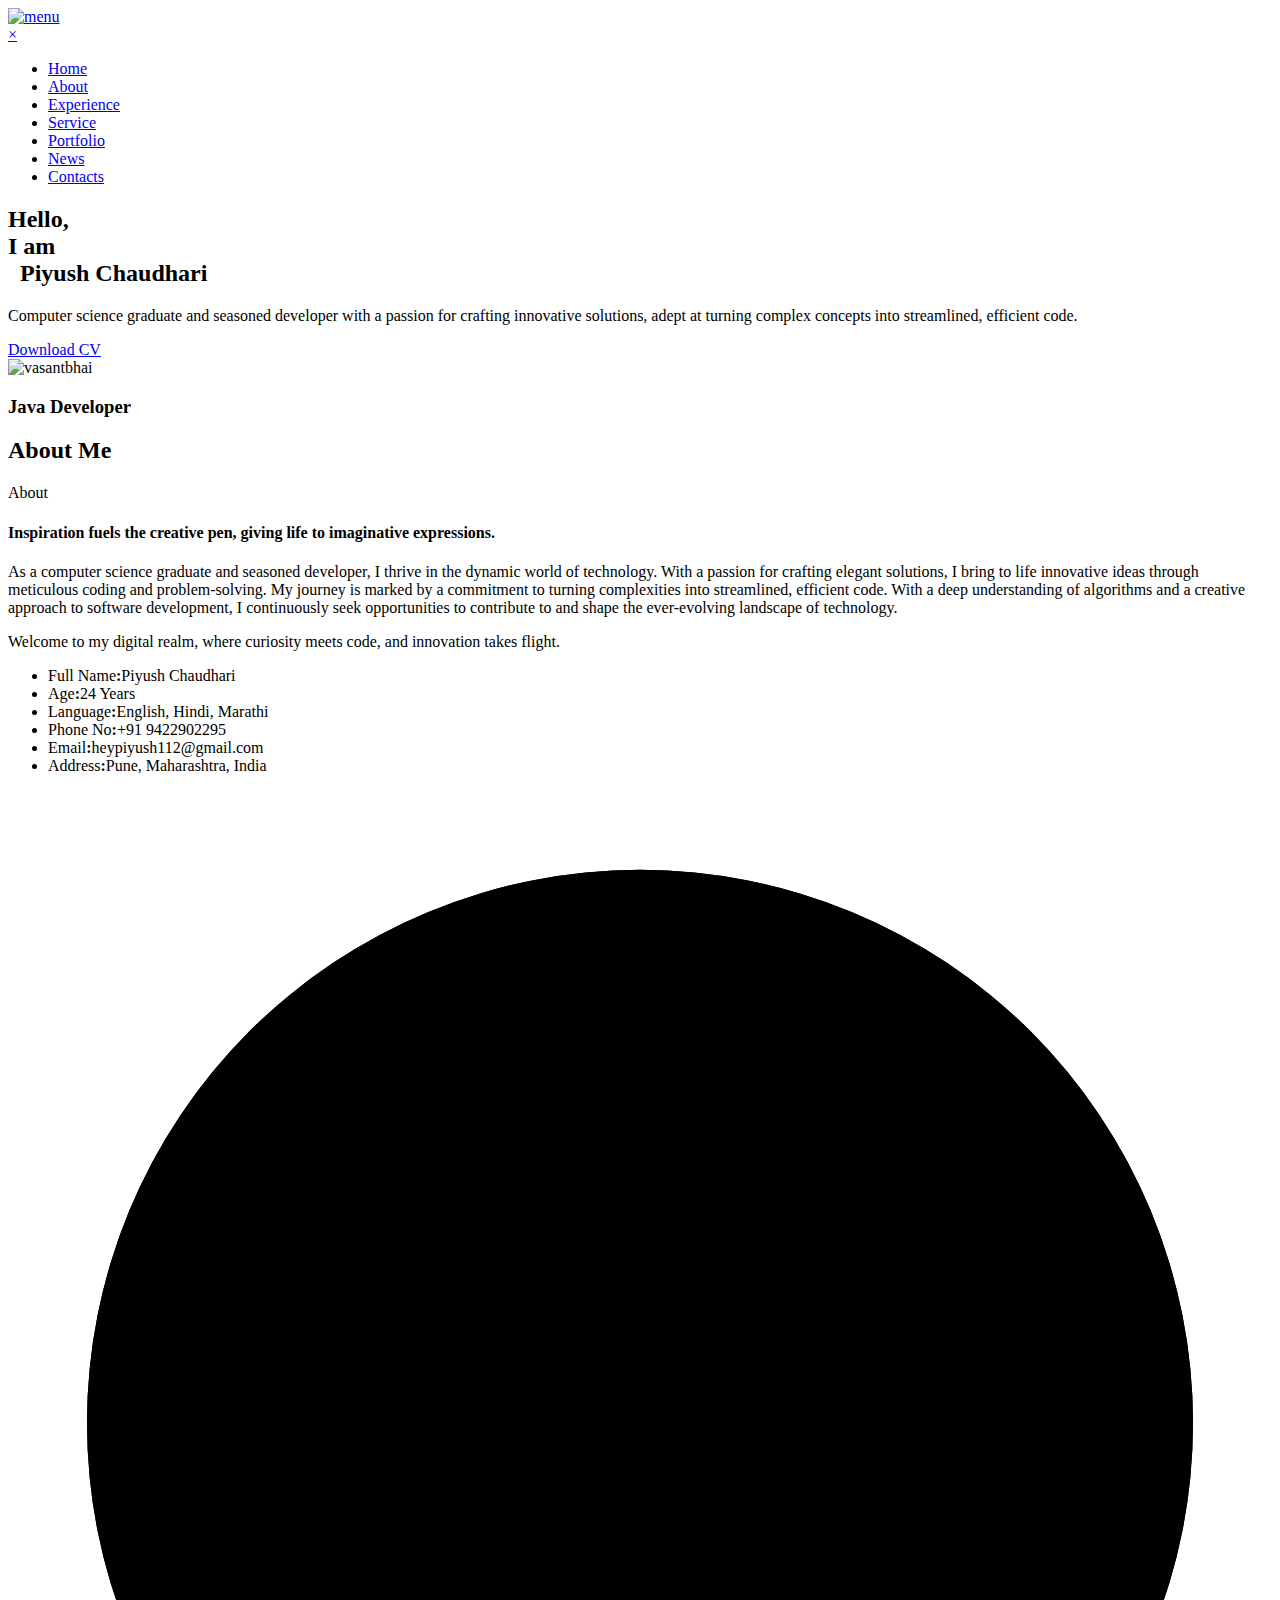
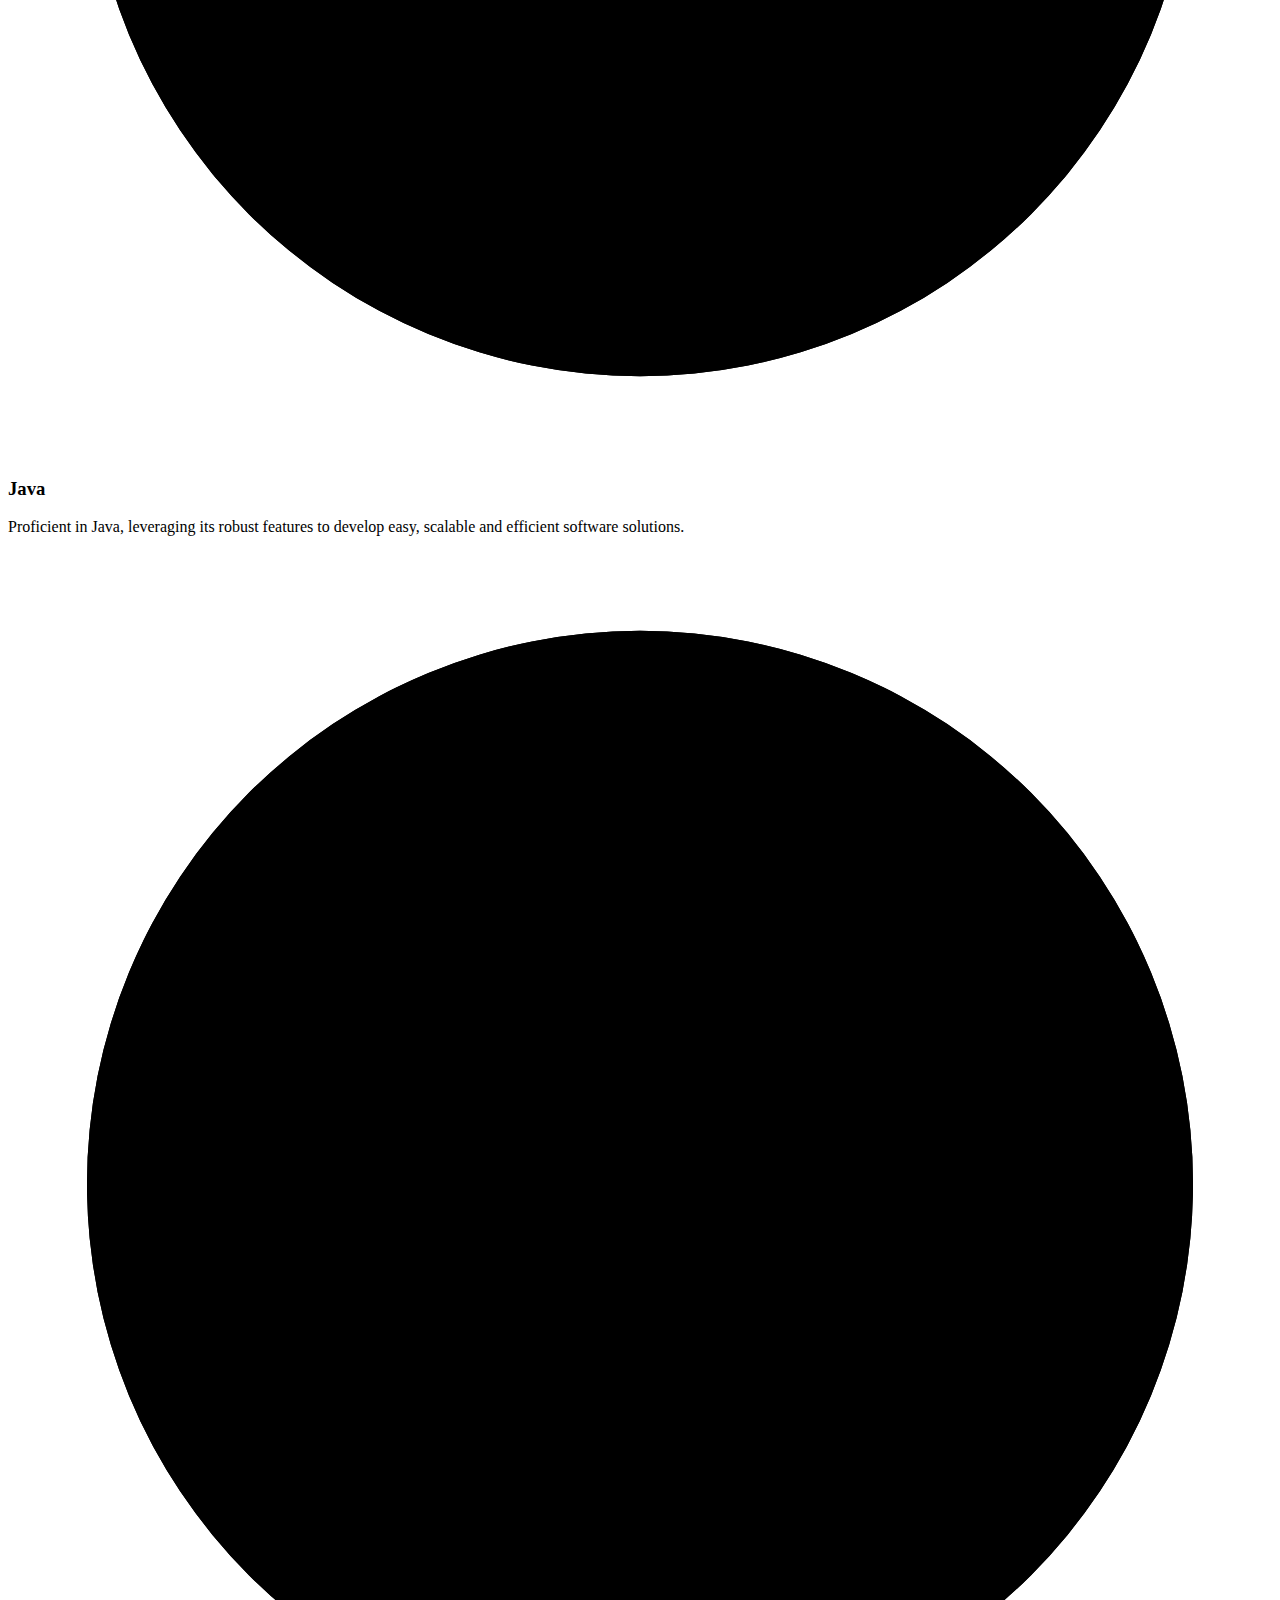
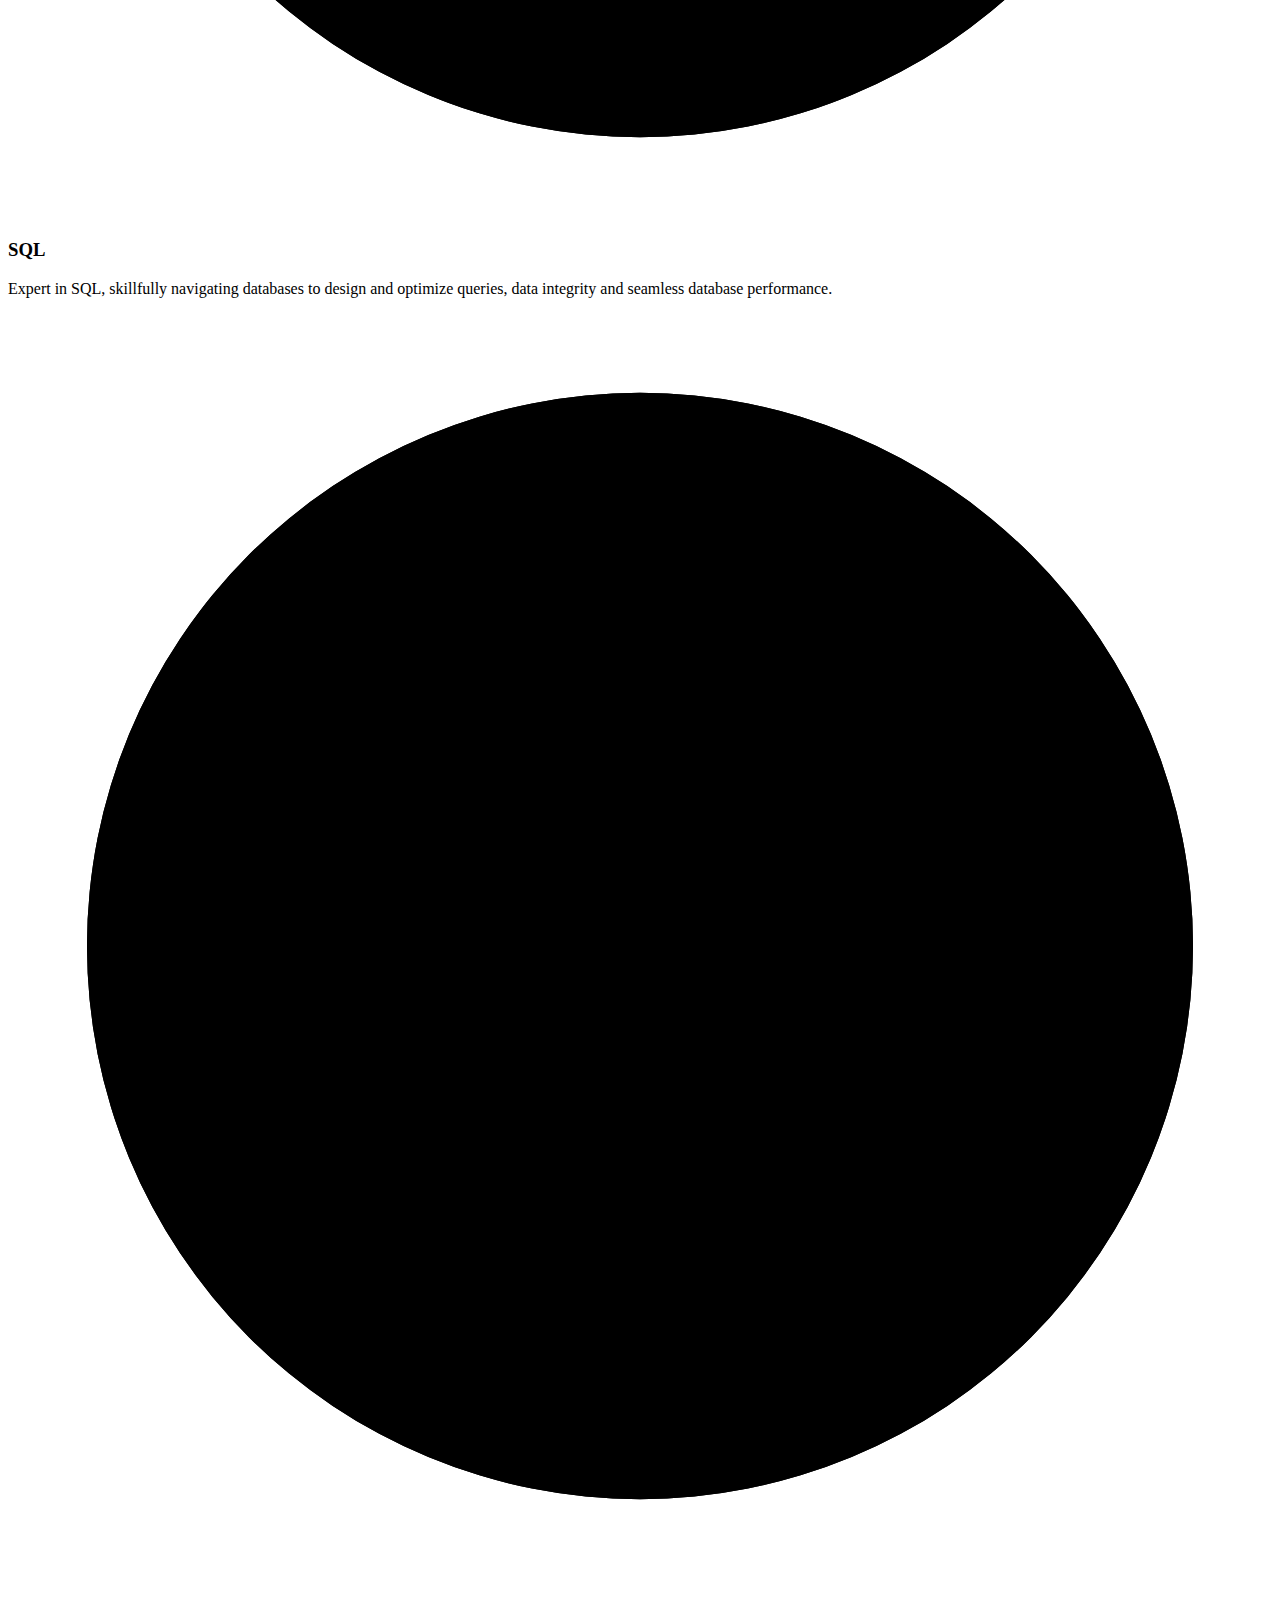
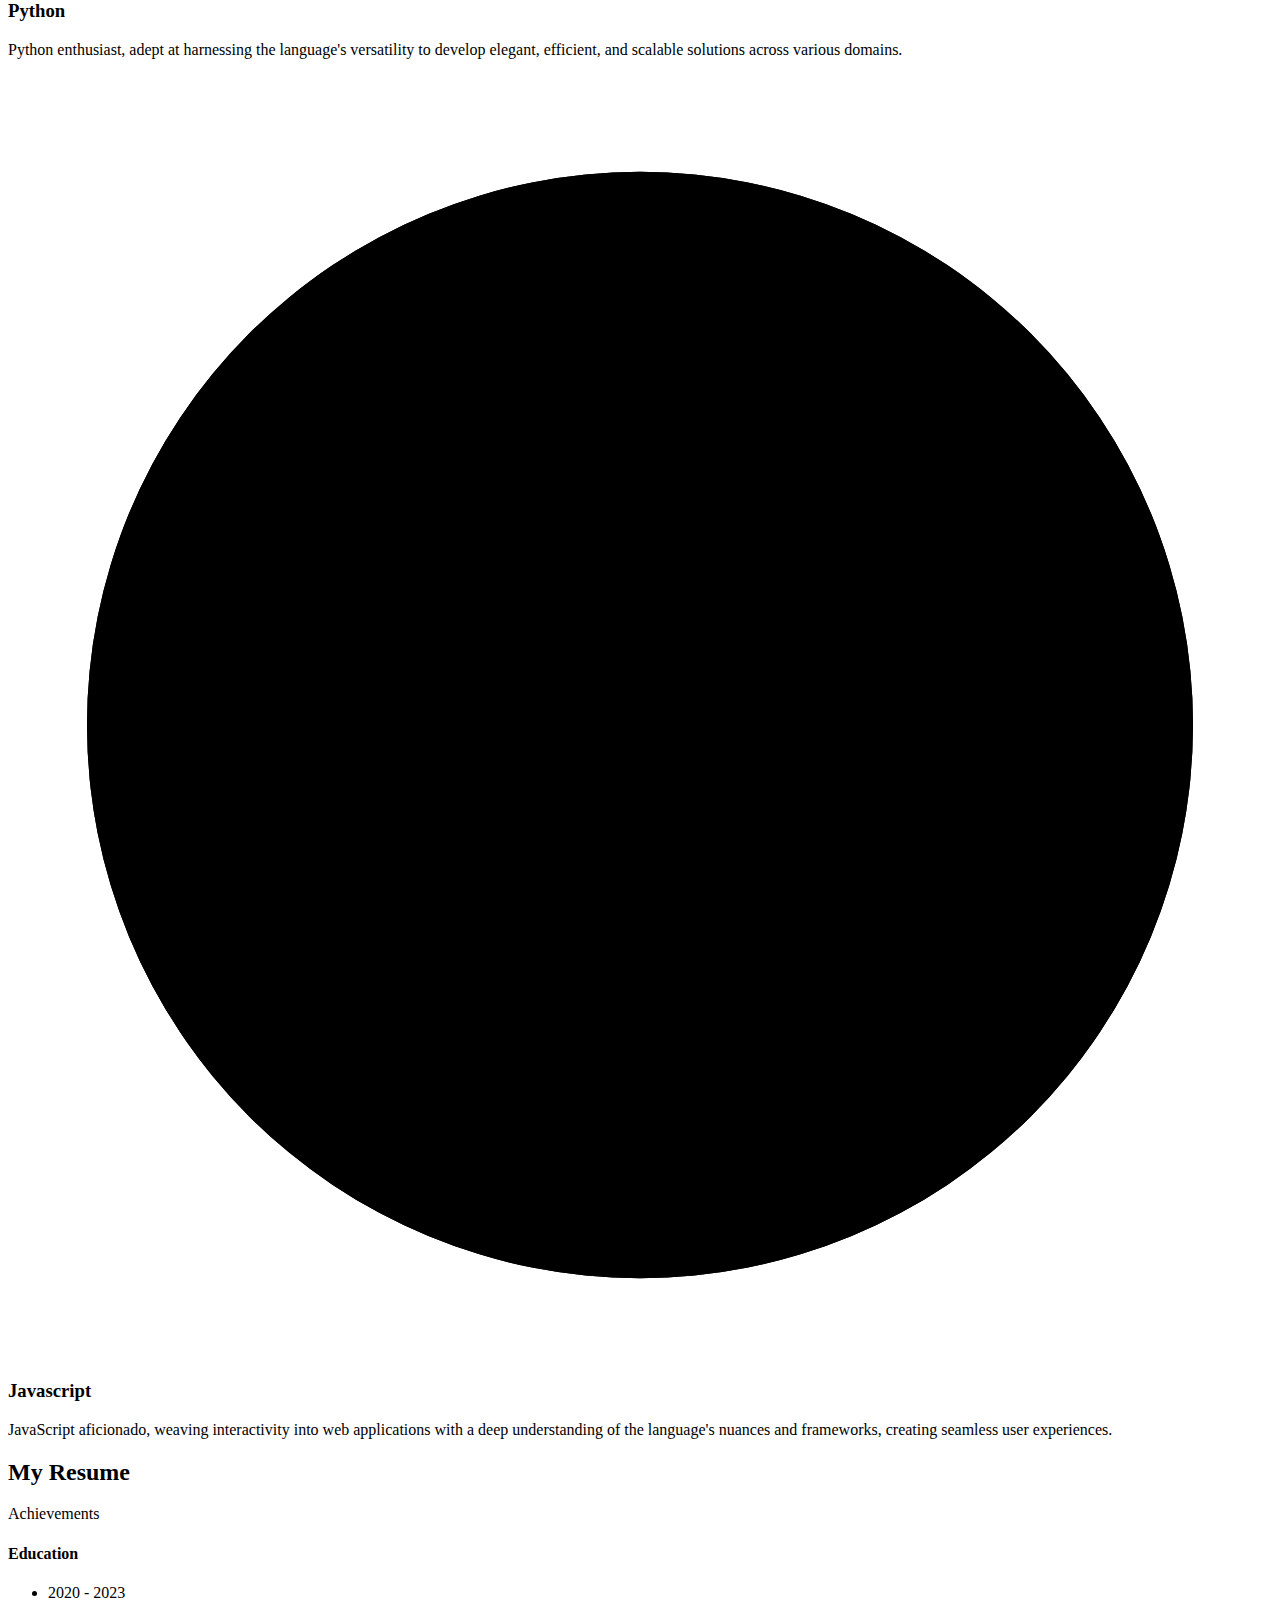
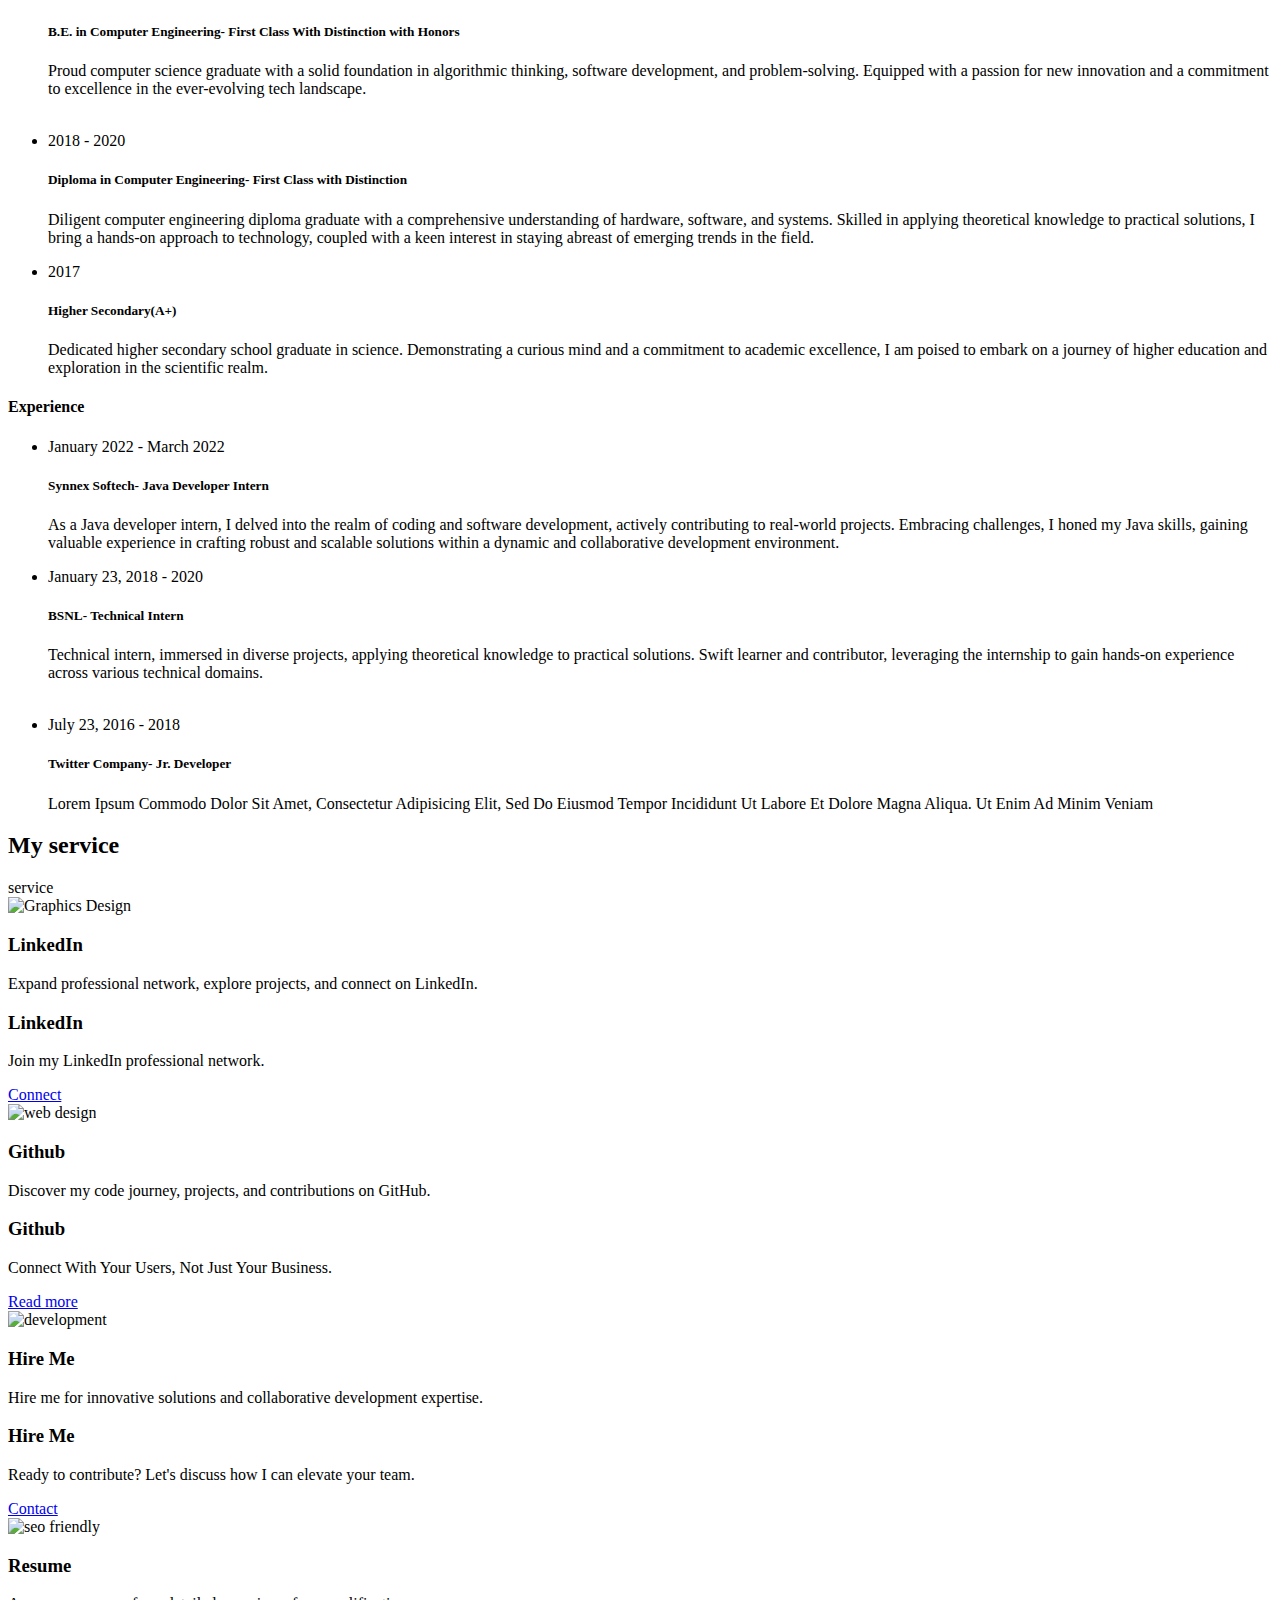
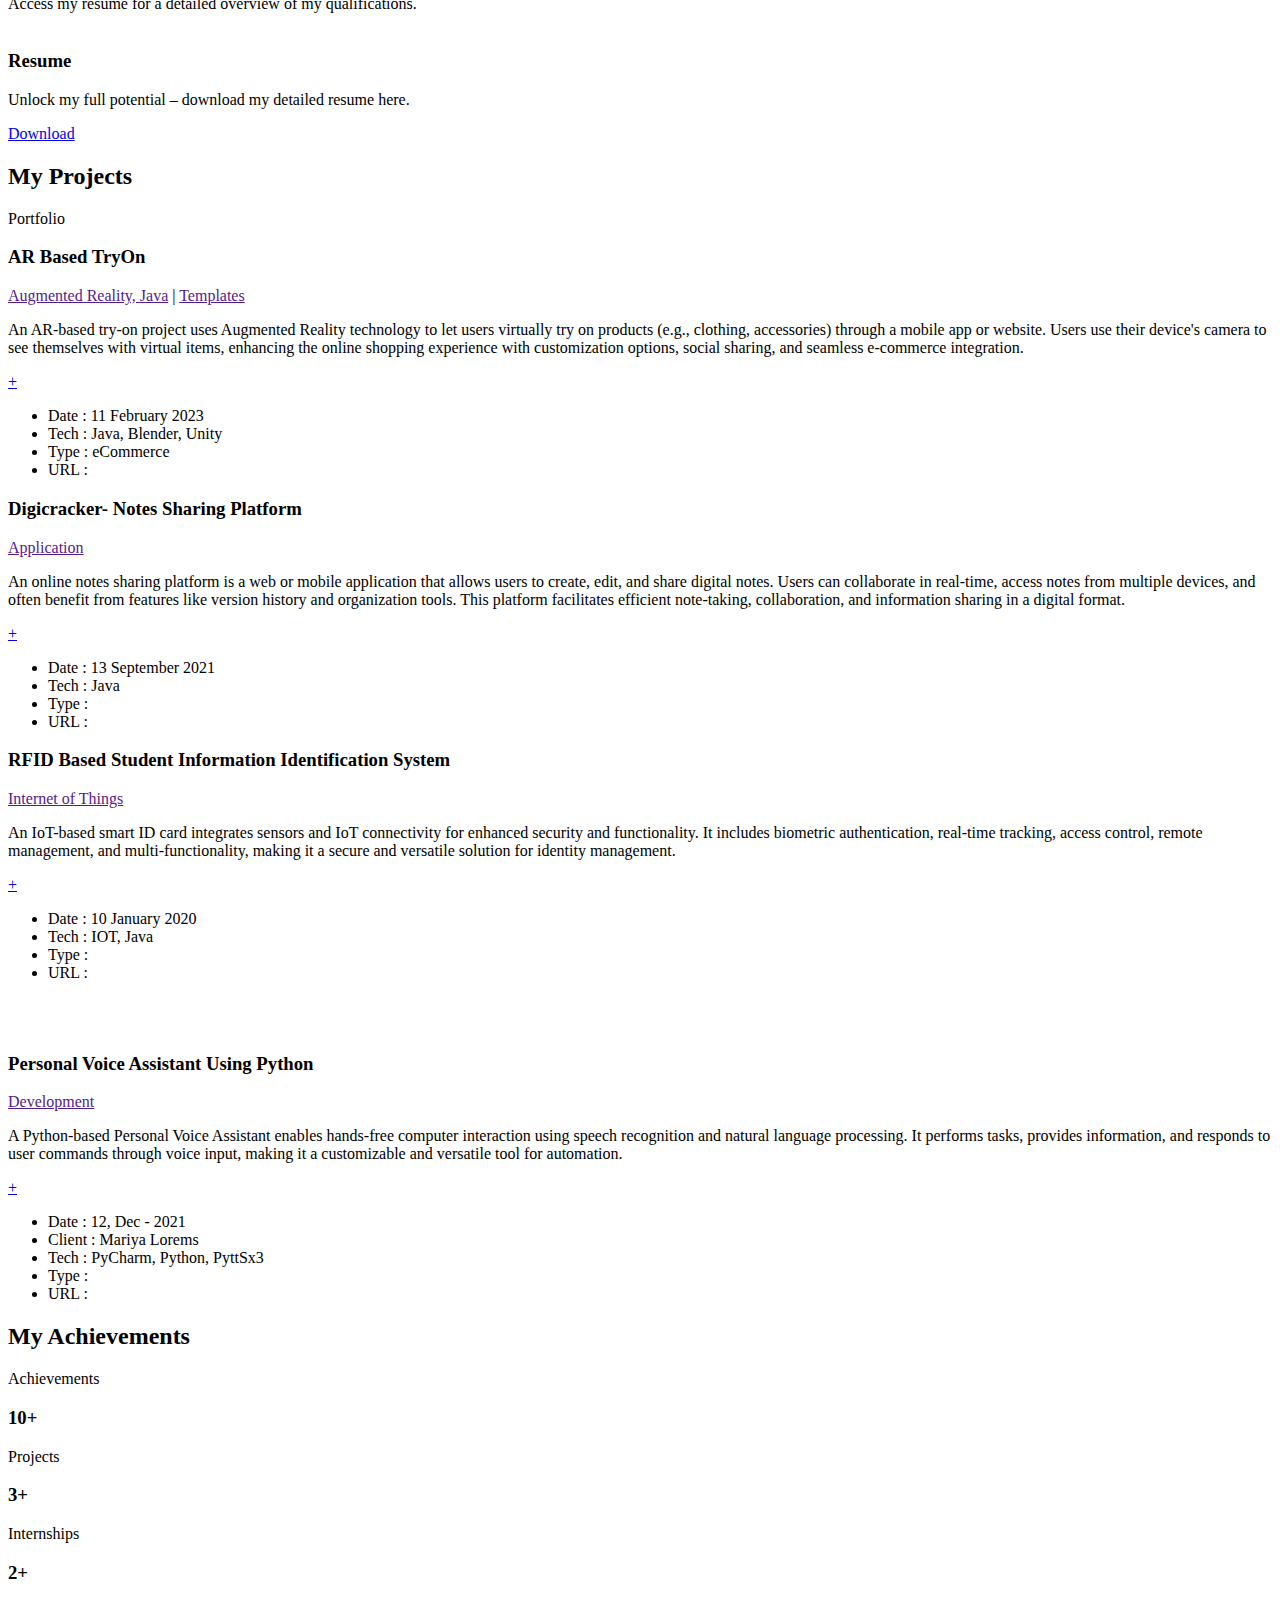
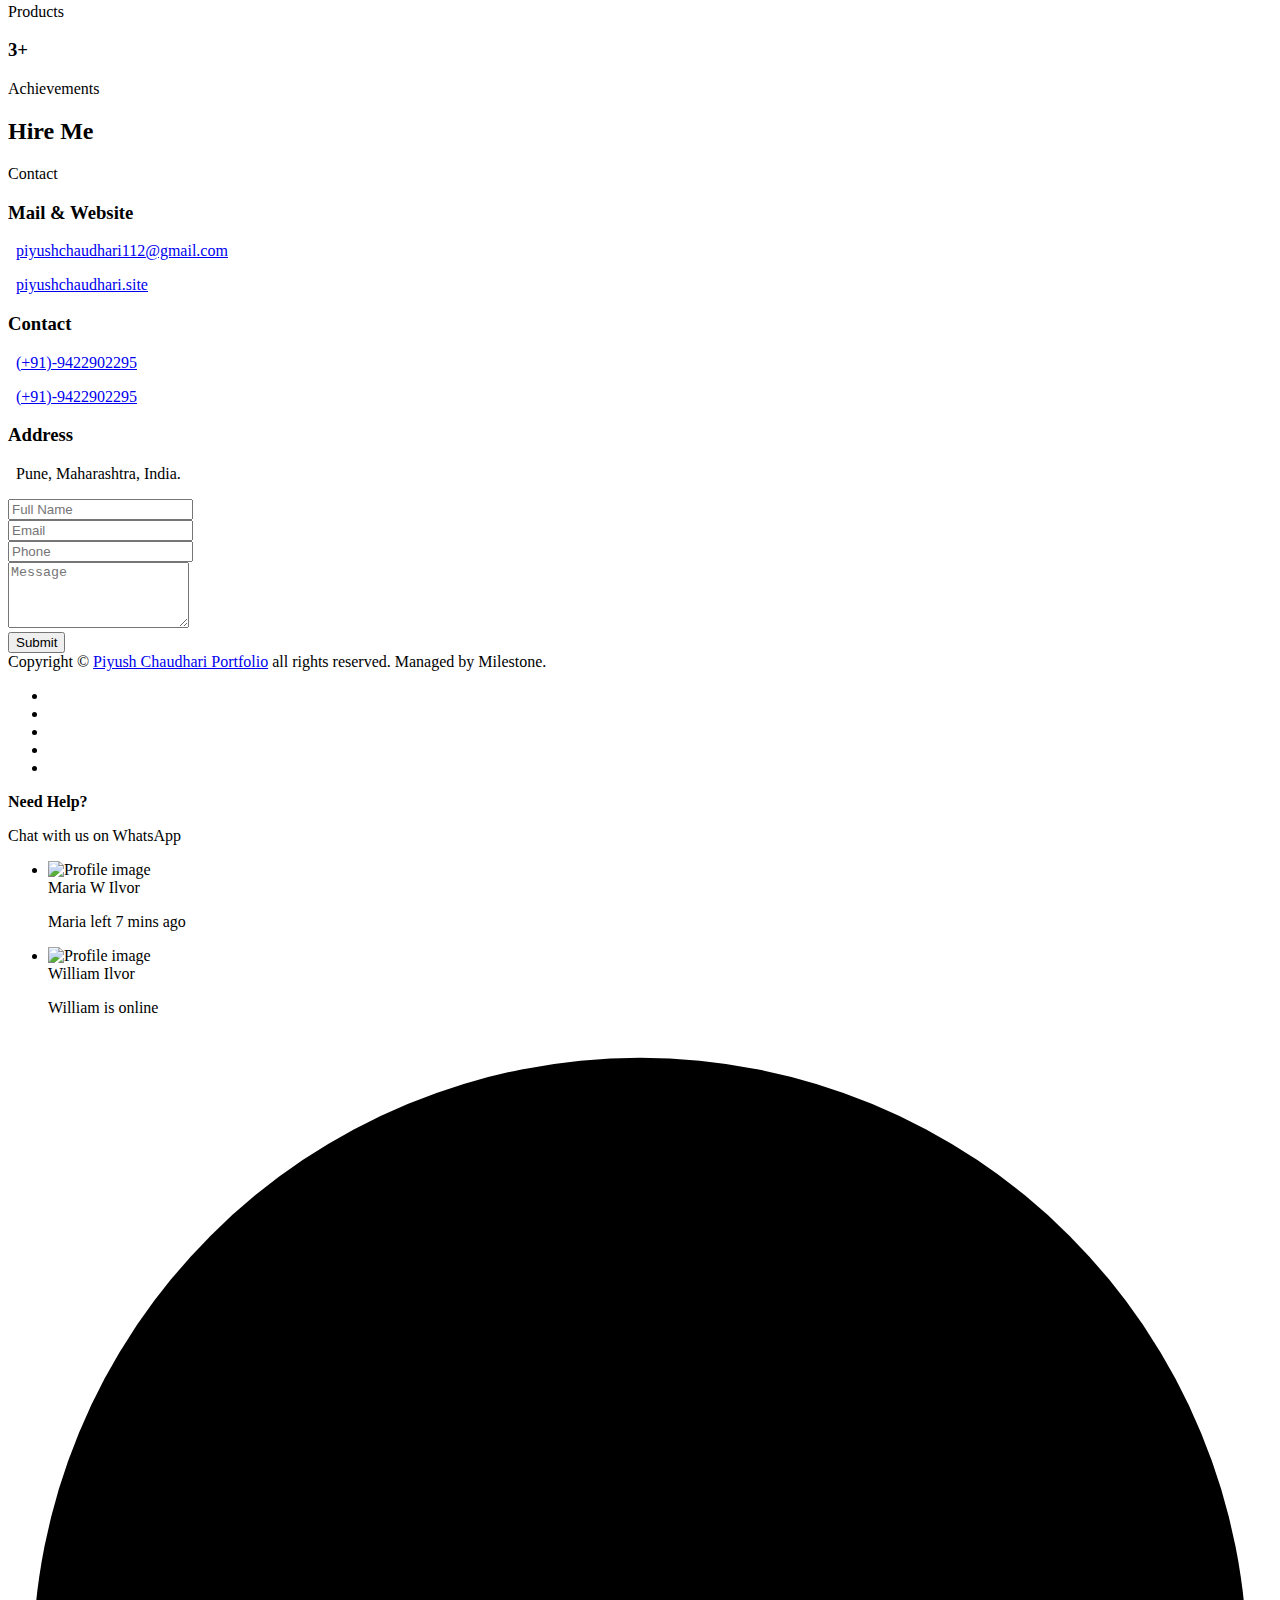
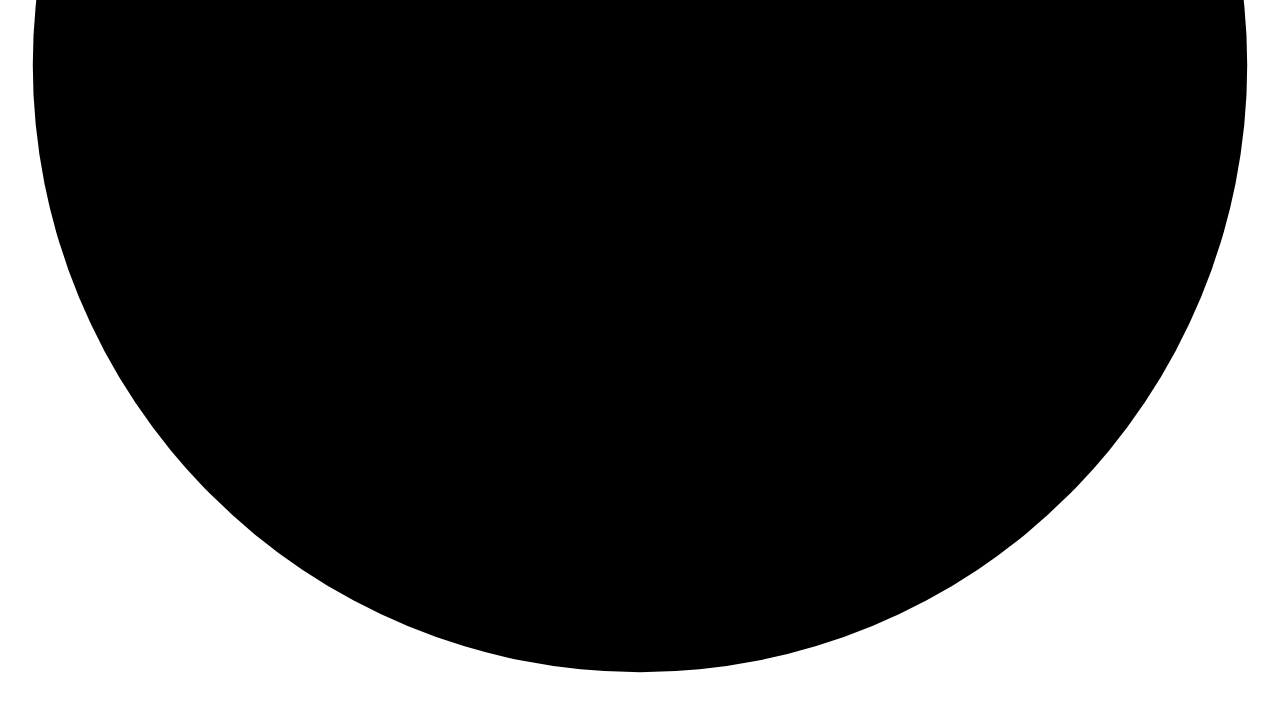
==== index.html @ 6b599a52 "Add files via upload" ====
<!--========================================================= 
Item Name: Masterly - Personal Portfolio One Page HTML Template.
Author: ashishmaraviya
Version: 2
Copyright 2023
Author URI: https://themeforest.net/user/ashishmaraviya
============================================================-->
<!DOCTYPE html>
<html lang="en">

<head>
    <meta charset="UTF-8">
    <meta http-equiv="x-ua-compatible" content="ie=edge">
    <meta name="viewport" content="width=device-width, initial-scale=1.0, minimum-scale=1.0">

    <title>Piyush Chaudhari Portfolio</title>
    <meta name="keywords"
        content="personal portfolio, cv, resume, agency, bootstrap, clean, cv, designer, developer, freelancer, modern, one page portfolio, onepage, personal portfolio, responsive, resume, vcard">
    <meta name="description" content="Unique Personal Portfolio HTML Template">
    <meta name="author" content="ashishmaraviya">
    <meta name="generator" content="Mobirise v3.12.1, mobirise.com">
    <!-- site Favicon -->
    <link rel="icon" href="assets/img/favicon/favicon.png" sizes="32x32">
    <link rel="apple-touch-icon" href="assets/img/favicon/favicon.png">
    <meta name="msapplication-TileImage" content="assets/img/favicon/favicon.png">

    <!-- css Font -->

    <!-- css All Plugins Files -->
    <link rel="stylesheet" href="assets/css/plugins/bootstrap.css">
    <link rel="stylesheet" href="assets/css/plugins/jquery.fancybox.min.css">
    <link rel="stylesheet" href="assets/css/plugins/slick.min.css">

    <!-- Main Style -->
    <link rel="stylesheet" href="assets/css/style.css">
    <link rel="stylesheet" href="assets/css/responsive.css">

</head>

<body>

    <!-- Loader -->
    <div id="ms-overlay">
        <div class="ms-roller">
            <div></div>
            <div></div>
            <div></div>
            <div></div>
            <div></div>
            <div></div>
            <div></div>
            <div></div>
        </div>
    </div>

    <!-- Header Start -->
    <header>
        <nav>
            <a href="javascript:void(0)" class="ms-sidebar-toggle"><img src="assets/img/icons/menu.svg" class="svg_img"
                    alt="menu"></a>
        </nav>
    </header>
    <!-- Header End -->

    <!-- Sidebar Start -->
    <div class="ms-sidebar-overlay"></div>
    <div class="ms-sidebar">
        <div class="menu-list">
            <a href="javascript:void(0)" class="close-sidebar">×</a>
            <ul class="navbar-nav mb-2 ml-auto" id="top-menu">
                <li class="nav-item active">
                    <a class="nav-link ms-nav" aria-current="page" href="#home">Home</a>
                </li>
                <li class="nav-item">
                    <a class="nav-link ms-nav" href="#about">About</a>
                </li>
                <li class="nav-item">
                    <a class="nav-link ms-nav" href="#experience">Experience</a>
                </li>
                <li class="nav-item">
                    <a class="nav-link ms-nav" href="#service">Service</a>
                </li>
                <li class="nav-item">
                    <a class="nav-link ms-nav" href="#portfolio">Portfolio</a>
                </li>
                <li class="nav-item">
                    <a class="nav-link ms-nav" href="#news">News</a>
                </li>
                <li class="nav-item">
                    <a class="nav-link ms-nav" href="#contact">Contacts</a>
                </li>
            </ul>
        </div>
    </div>
    <!-- Sidebar End -->

    <!-- Hero Start -->
    <section id="home" class="ms-hero margin-b-50">
        <div class="ms-diamond-1"></div>
        <div class="ms-diamond-2"></div>
        <div class="ms-diamond-3"></div>
        <div class="ms-diamond-4"></div>
        <div class="ms-diamond-5"></div>
        <div class="ms-diamond-6"></div>
        <div class="container">
            <div class="hero-content">
                <div class="hero-item static">
                    <div class="ms-hero-detail">
                        <h2 class="ms-hero-title title-right-overflow"><span>Hello, <br> I am<br> <span
                                    class="name">&nbsp; Piyush Chaudhari</span></span>
                        </h2>
                        <p class="ms-hero-detail">Computer science graduate and seasoned developer with a passion 
                            for crafting innovative solutions, adept at turning complex concepts into streamlined, efficient code.</p>
                        <a href="assets/resume/Piyush_Chaudhari_Resume.pdf" target= _blank class="ms-learn-more-right">
                            <span class="text">Download CV</span>
                        </a>
                    </div>
                    <div class="ms-hero-img">
                        <div class="ms-card" data-tilt>
                            <img src="assets/img/hero/my-img.png" alt="vasantbhai">
                        </div>
                    </div>
                    <div class="ms-hero-name">
                        <h3><span>Java Developer</span></h3>
                    </div>
                </div>
                <div class="art"></div>
            </div>
        </div>
        <div class="scroll-next" data-scroll="about">
            <div class="ms-container">
                <span class="menu">
                    <span class="text"></span>
                    <span class="circle"></span>
                </span>
            </div>
        </div>
    </section>
    <!-- Hero End -->

    <!-- About section -->
    <section id="about" class="ms-about padding-tb-80 sec-bg">
        <div class="container">
            <div class="row">
                <div class="section-title">
                    <h2>About<span> Me</span></h2>
                    <span class="ligh-title">About</span>
                </div>
                <div class="col-lg-6">
                    <div class="ms-about-detail m-b-991">
                        <h4>Inspiration fuels the creative pen, giving life to imaginative expressions.</h4>
                        <p class="ms-text">As a computer science graduate and seasoned developer, I thrive in the dynamic world of technology. 
                            With a passion for crafting elegant solutions, I bring to life innovative ideas through meticulous coding and problem-solving. 
                            My journey is marked by a commitment to turning complexities into streamlined, efficient code. With a deep understanding of algorithms and a 
                            creative approach to software development, I continuously seek opportunities to contribute to and shape the ever-evolving landscape of technology. 
                            </p>
                        <p class="ms-text">Welcome to my digital realm, where curiosity meets code, and innovation takes flight.</p>
                        <div class="ms-about-info">
                            <ul class="m-r-30">
                                <li><span class="title">Full Name<b>:</b></span>Piyush Chaudhari</li>
                                <li><span class="title">Age<b>:</b></span>24 Years</li>
                                <li><span class="title">Language<b>:</b></span>English, Hindi, Marathi</li>
                                <li><span class="title">Phone No<b>:</b></span>+91 9422902295</li>
                                <li><span class="title">Email<b>:</b></span>heypiyush112@gmail.com</li>
                                <li><span class="title">Address<b>:</b></span><span>Pune, Maharashtra, India</span></li>
                            </ul>
                        </div>
                    </div>
                </div>
                <div class="col-lg-6">
                    <div class="ms-skill-progress">
                        <div class="row m-b-minus-30px">
                            <div class="col-md-6">
                                <div class="ms-box">
                                    <svg class="progress noselect" data-progress="87" x="0px" y="0px"
                                        viewBox="0 0 80 80">
                                        <path class="track" d="M5,40a35,35 0 1,0 70,0a35,35 0 1,0 -70,0" />
                                        <path class="fill" d="M5,40a35,35 0 1,0 70,0a35,35 0 1,0 -70,0" />
                                        <text class="value" x="50%" y="58%">0%</text>
                                    </svg>
                                    <h3>Java</h3>
                                    <p>Proficient in Java, leveraging its robust features to 
                                            develop easy, scalable and efficient software solutions.</p>
                                </div>
                            </div>
                            <div class="col-md-6">
                                <div class="ms-box">
                                    <svg class="progress noselect" data-progress="80" x="0px" y="0px"
                                        viewBox="0 0 80 80">
                                        <path class="track" d="M5,40a35,35 0 1,0 70,0a35,35 0 1,0 -70,0" />
                                        <path class="fill" d="M5,40a35,35 0 1,0 70,0a35,35 0 1,0 -70,0" />
                                        <text class="value" x="50%" y="58%">0%</text>
                                    </svg>
                                    <h3>SQL</h3>
                                    <p>Expert in SQL, skillfully navigating databases to design and optimize queries, 
                                        data integrity and seamless database performance.</p>
                                </div>
                            </div>
                            <div class="col-md-6">
                                <div class="ms-box">
                                    <svg class="progress noselect" data-progress="95" x="0px" y="0px"
                                        viewBox="0 0 80 80">
                                        <path class="track" d="M5,40a35,35 0 1,0 70,0a35,35 0 1,0 -70,0" />
                                        <path class="fill" d="M5,40a35,35 0 1,0 70,0a35,35 0 1,0 -70,0" />
                                        <text class="value" x="50%" y="58%">0%</text>
                                    </svg>
                                    <h3>Python</h3>
                                    <p>Python enthusiast, adept at harnessing the language's versatility to develop elegant, 
                                        efficient, and scalable solutions across various domains.<br> </br></p>
                                </div>
                            </div>
                            <div class="col-md-6">
                                <div class="ms-box">
                                    <svg class="progress noselect" data-progress="70" x="0px" y="0px"
                                        viewBox="0 0 80 80">
                                        <path class="track" d="M5,40a35,35 0 1,0 70,0a35,35 0 1,0 -70,0" />
                                        <path class="fill" d="M5,40a35,35 0 1,0 70,0a35,35 0 1,0 -70,0" />
                                        <text class="value" x="50%" y="58%">0%</text>
                                    </svg>
                                    <h3>Javascript</h3>
                                    <p>JavaScript aficionado, weaving interactivity into web applications with a deep understanding 
                                        of the language's nuances and frameworks, creating seamless user experiences.</p>
                                </div>
                            </div>
                        </div>
                    </div>
                </div>
            </div>
        </div>
    </section>
    <!-- About section End -->

    <!-- Start Experience & Education section -->
    <section id="experience" class="ms-experience padding-tb-80">
        <div class="container">
            <div class="row">
                <div class="section-title">
                    <h2>My <span>Resume</span></h2>
                    <span class="ligh-title">Achievements</span>
                </div>
                <div class="col-lg-6 col-md-12 col-sm-12">
                    <div class="education ms-ex-box m-b-991">
                        <h4>Education</h4>
                        <ul class="timeline">
                            <li class="timeline-item" data-aos="fade-up" data-aos-duration="2000" data-aos-delay="400">
                                <div class="timeline-info">
                                    <span>2020 - 2023</span>
                                </div>
                                <div class="timeline-content">
                                    <h5 class="timeline-title">B.E. in Computer Engineering<span class="sub">- First
                                            Class With Distinction with Honors</span></h5>
                                    <p>Proud computer science graduate with a solid foundation in algorithmic thinking, software development, and problem-solving. 
                                        Equipped with a passion for new innovation and a commitment to excellence in the ever-evolving tech landscape.<br></br></p>
                                </div>
                            </li>
                            <li class="timeline-item" data-aos="fade-up" data-aos-duration="2000" data-aos-delay="600">
                                <div class="timeline-info">
                                    <span>2018 - 2020</span>
                                </div>
                                <div class="timeline-content">
                                    <h5 class="timeline-title">Diploma in Computer Engineering<span class="sub">- First
                                            Class with Distinction</span></h5>
                                    <p>Diligent computer engineering diploma graduate with a comprehensive understanding of hardware, software, and systems. Skilled in 
                                        applying theoretical knowledge to practical solutions, I bring a hands-on approach to technology, coupled with a keen interest in staying abreast of emerging trends in the field.</p>
                                </div>
                            </li>
                            <li class="timeline-item" data-aos="fade-up" data-aos-duration="2000" data-aos-delay="800">
                                <div class="timeline-info">
                                    <span>2017</span>
                                </div>
                                <div class="timeline-content">
                                    <h5 class="timeline-title">Higher Secondary<span class="sub">(A+)</span></h5>
                                    <p>Dedicated higher secondary school graduate in science. Demonstrating a curious mind and a commitment to academic excellence, I am poised to embark on a journey of higher education and exploration in the scientific realm.</p>
                                </div>
                            </li>
                        </ul>

                    </div>
                </div>
                <div class="col-lg-6 col-md-12 col-sm-12">
                    <div class="experiense ms-ex-box">
                        <h4>Experience</h4>
                        <ul class="timeline">
                            <li class="timeline-item">
                                <div class="timeline-info">
                                    <span>January 2022 - March 2022</span>
                                </div>
                                <div class="timeline-content">
                                    <h5 class="timeline-title">Synnex Softech<span class="sub">- Java Developer Intern</span></h5>
                                    <p>As a Java developer intern, I delved into the realm of coding and software development, actively contributing to real-world projects. Embracing challenges, I honed my Java skills, 
                                        gaining valuable experience in crafting robust and scalable solutions within a dynamic and collaborative development environment.</p>
                                </div>
                            </li>
                            <li class="timeline-item">
                                <div class="timeline-info">
                                    <span>January 23, 2018 - 2020</span>
                                </div>
                                <div class="timeline-content">
                                    <h5 class="timeline-title">BSNL<span class="sub">- Technical Intern</span>
                                    </h5>
                                    <p>Technical intern, immersed in diverse projects, applying theoretical knowledge to practical solutions. Swift learner and contributor, 
                                        leveraging the internship to gain hands-on experience across various technical domains.<br></br></p>
                                </div>
                            </li>
                            <li class="timeline-item">
                                <div class="timeline-info">
                                    <span>July 23, 2016 - 2018</span>
                                </div>
                                <div class="timeline-content">
                                    <h5 class="timeline-title">Twitter Company<span class="sub">- Jr. Developer</span>
                                    </h5>
                                    <p>Lorem Ipsum Commodo Dolor Sit Amet, Consectetur Adipisicing Elit, Sed Do Eiusmod
                                        Tempor Incididunt Ut Labore Et Dolore Magna Aliqua. Ut Enim Ad Minim Veniam</p>
                                </div>
                            </li>
                        </ul>
                    </div>
                </div>
            </div>

        </div>
    </section>
    <!-- End Experience & Education Section -->

    <!-- Start service section -->
    <section id="service" class="ms-service padding-tb-80 sec-bg">
        <div class="container">
            <div class="section-title d-none">
                <h2>My<span> service</span></h2>
                <span class="ligh-title">service</span>
            </div>
            <div class="row service-box m-tb-minus-15px">
                <div class="col-lg-3 col-md-6 col-xs-12">
                    <div class="flipper">
                        <div class="main-box">
                            <div class="box-front height-300 white-bg">
                                <div class="content-wrap">
                                    <div class="icon">
                                        <img class="icofont icofont-headphone-alt font-40px dark-color svg_img"
                                            src="assets/img/service/1.svg" alt="Graphics Design">
                                    </div>
                                    <h3>LinkedIn</h3>
                                    <p>Expand professional network, explore projects, and connect on LinkedIn.</p>
                                </div>
                            </div>
                            <div class="box-back height-300 gradient-bg">
                                <div class="content-wrap">
                                    <h3>LinkedIn</h3>
                                    <p>Join my LinkedIn professional network.</p>
                                    <a href="https://linkedin.com/in/piyushchaudhari112" target= _blank class="btn">Connect</a>
                                </div>
                            </div>
                        </div>
                    </div>
                </div>
                <div class="col-lg-3 col-md-6 col-xs-12">
                    <div class="flipper">
                        <div class="main-box">
                            <div class="box-front height-300 white-bg">
                                <div class="content-wrap">
                                    <div class="icon">
                                        <img class="icofont icofont-headphone-alt font-40px dark-color svg_img"
                                            src="assets/img/service/2.svg" alt="web design">
                                    </div>
                                    <h3>Github</h3>
                                    <p>Discover my code journey, projects, and contributions on GitHub.</p>
                                </div>
                            </div>
                            <div class="box-back height-300 gradient-bg">
                                <div class="content-wrap">
                                    <h3>Github</h3>
                                    <p>Connect With Your Users, Not Just Your Business.</p>
                                    <a href="https://github.com/piyush-112" target= _blank class="btn">Read more</a>
                                </div>
                            </div>
                        </div>
                    </div>
                </div>
                <div class="col-lg-3 col-md-6 col-xs-12">
                    <div class="flipper">
                        <div class="main-box">
                            <div class="box-front height-300 white-bg">
                                <div class="content-wrap">
                                    <div class="icon">
                                        <img class="icofont icofont-headphone-alt font-40px dark-color svg_img"
                                            src="assets/img/service/3.svg" alt="development">
                                    </div>
                                    <h3>Hire Me</h3>
                                    <p>Hire me for innovative solutions and collaborative development expertise.</p>
                                </div>
                            </div>
                            <div class="box-back height-300 gradient-bg">
                                <div class="content-wrap">
                                    <h3>Hire Me</h3>
                                    <p>Ready to contribute? Let's discuss how I can elevate your team.</p>
                                    <a href="index.html#contact" class="btn">Contact</a>
                                </div>
                            </div>
                        </div>
                    </div>
                </div>
                <div class="col-lg-3 col-md-6 col-xs-12">
                    <div class="flipper">
                        <div class="main-box">
                            <div class="box-front height-300 white-bg">
                                <div class="content-wrap">
                                    <div class="icon">
                                        <img class="icofont icofont-headphone-alt font-40px dark-color svg_img"
                                            src="assets/img/service/4.svg" alt="seo friendly">
                                    </div>
                                    <h3>Resume</h3>
                                    <p>Access my resume for a detailed overview of my qualifications.<br></br></p>
                                </div>
                            </div>
                            <div class="box-back height-300 gradient-bg">
                                <div class="content-wrap">
                                    <h3>Resume</h3>
                                    <p>Unlock my full potential – download my detailed resume here.</p>
                                    <a href="assets/resume/Piyush_Chaudhari_Resume.pdf" target= _blank   class="btn">Download</a>
                                </div>
                            </div>
                        </div>
                    </div>
                </div>
            </div>
        </div>
    </section>
    <!-- End service section -->

    <!-- Start Portfolio Section -->
    <section id="portfolio" class="ms-portfolio padding-tb-80">
        <div class="container">
            <div class="section-title">
                <h2>My <span>Projects</span></h2>
                <span class="ligh-title">Portfolio</span>
            </div>
            <div class="row m-b-minus-24px">
                <div class="portfolio-content">
                    <div>
                        <div class="row">
                            <div class="col-sm-12">
                                <!-- <div class="portfolio-tabs">
                                    <ul>
                                        <li class="filter" data-filter="all">ALL</li>
                                        <li class="filter" data-filter=".design">DESIGN</li>
                                        <li class="filter" data-filter=".development">DEVELOPMENT</li>
                                        <li class="filter" data-filter=".graphics">GRAPHICS</li>
                                        <li class="filter" data-filter=".templates">Templates</li>
                                    </ul>
                                </div> -->
                            </div>
                            <div class="col-md-12 col-sm-12">
                                <div class="portfolio-content-items">
                                    <div class="row m-b-minus-30px">
                                        <div class="col-lg-6 mix graphics templates">
                                            <div class="ms-project-box">
                                                <h3>AR Based TryOn</h3>
                                                <div class="links">
                                                    <a href="">Augmented Reality, Java</a> |
                                                    <a href="">Templates</a>
                                                </div>
                                                <p>An AR-based try-on project uses Augmented Reality technology to let users virtually try on products (e.g., clothing, accessories) 
                                                    through a mobile app or website. Users use their device's camera to see themselves with virtual 
                                                    items, enhancing the online shopping experience with customization options, social sharing, 
                                                    and seamless e-commerce integration.
                                                    <!-- <a href="">Read more</a> -->
                                                </p>
                                                <div class="ms-info">
                                                    <div class="portfolio-img">
                                                        <a class="" data-fancybox="gallery"
                                                            href="assets/img/portfolio/ARBasedTryOn.jpg"
                                                            style="background-image: url(assets/img/portfolio/ARBasedTryOn.jpg)">
                                                            <span class="overlay">+</span>
                                                        </a>
                                                    </div>
                                                    <div class="ms-detail">
                                                        <ul>
                                                            <li>Date : 11 February 2023</li>
                                                            <!-- <li>Client : </li> -->
                                                            <li>Tech : Java, Blender, Unity</li>
                                                            <li>Type : eCommerce</li>
                                                            <li>URL : <a href="#"></a></li>
                                                        </ul>

                                                    </div>
                                                </div>
                                            </div>
                                        </div>
                                        <div class="col-lg-6 mix design">
                                            <div class="ms-project-box">
                                                <h3>Digicracker- Notes Sharing Platform</h3>
                                                <div class="links">
                                                    <a href="">Application</a>
                                                </div>
                                                <p>An online notes sharing platform is a web or mobile application that allows users to 
                                                    create, edit, and share digital notes. Users can collaborate in real-time, 
                                                    access notes from multiple devices, and often benefit from features 
                                                    like version history and organization tools. This platform 
                                                    facilitates efficient note-taking, collaboration, 
                                                    and information sharing in a digital format.
                                                    <!-- <a href="">Read more</a> -->
                                                </p>
                                                <div class="ms-info">
                                                    <div class="portfolio-img">
                                                        <a class="" data-fancybox="gallery"
                                                            href="assets/img/portfolio/DigiCracker.jpg"
                                                            style="background-image: url(assets/img/portfolio/DigiCracker.jpg)">
                                                            <span class="overlay">+</span>
                                                        </a>
                                                    </div>
                                                    <div class="ms-detail">
                                                        <ul>
                                                            <li>Date : 13 September 2021</li>
                                                            <!-- <li>Client : </li> -->
                                                            <li>Tech : Java</li>
                                                            <li>Type : </li>
                                                            <li>URL : <a href="#"></a></li>
                                                        </ul>

                                                    </div>
                                                </div>
                                            </div>
                                        </div>
                                        <div class="col-lg-6 mix design">
                                            <div class="ms-project-box">
                                                <h3>RFID Based Student Information Identification System</h3>
                                                <div class="links">
                                                    <a href="">Internet of Things</a>
                                                </div>
                                                <p>An IoT-based smart ID card integrates sensors and IoT connectivity for enhanced security and 
                                                    functionality. It includes biometric authentication, real-time tracking, access 
                                                    control, remote management, and multi-functionality, 
                                                    making it a secure and versatile solution for 
                                                    identity management.
                                                    <!-- <a href="">Read more</a> -->
                                                </p>
                                                <div class="ms-info">
                                                    <div class="portfolio-img">
                                                        <a class="" data-fancybox="gallery"
                                                            href="assets/img/portfolio/RFIDStudentSystem.jpg"
                                                            style="background-image: url(assets/img/portfolio/RFIDStudentSystem.jpg)">
                                                            <span class="overlay">+</span>
                                                        </a>
                                                    </div>
                                                    <div class="ms-detail">
                                                        <ul>
                                                            <li>Date : 10 January 2020</li>
                                                            <!-- <li>Client : </li> -->
                                                            <li>Tech : IOT, Java</li>
                                                            <li>Type : </li>
                                                            <li>URL : <a href="#"></a></li>
                                                        </ul>
                                                        <br></br>

                                                    </div>
                                                </div>
                                            </div>
                                        </div>
                                        <div class="col-lg-6 mix development">
                                            <div class="ms-project-box">
                                                <h3>Personal Voice Assistant Using Python</h3>
                                                <div class="links">
                                                    <a href="">Development</a>
                                                </div>
                                                <p>A Python-based Personal Voice Assistant enables hands-free computer interaction using speech recognition and natural 
                                                    language processing. It performs tasks, provides information, and responds to user commands 
                                                    through voice input, making it a customizable and versatile tool for automation.
                                                    <!-- <a href="">Read more</a> -->
                                                </p>
                                                <div class="ms-info">
                                                    <div class="portfolio-img">
                                                        <a class="" data-fancybox="gallery"
                                                            href="assets/img/portfolio/PythonVoiceAssistent.jpg"
                                                            style="background-image: url(assets/img/portfolio/PythonVoiceAssistent.jpg)">
                                                            <span class="overlay">+</span>
                                                        </a>
                                                    </div>
                                                    <div class="ms-detail">
                                                        <ul>
                                                            <li>Date : 12, Dec - 2021</li>
                                                            <li>Client : Mariya Lorems</li>
                                                            <li>Tech : PyCharm, Python, PyttSx3</li>
                                                            <li>Type : </li>
                                                            <li>URL : <a href="#"></a></li>
                                                        </ul>

                                                    </div>
                                                </div>
                                            </div>
                                        </div>
                                        <!-- <div class="col-lg-6 mix templates design">
                                            <div class="ms-project-box">
                                                <h3>ConsultMe</h3>
                                                <div class="links">
                                                    <a href="">Template</a> |
                                                    <a href="">Web Design</a>
                                                </div>
                                                <p>Lorem Ipsum is simply dummy text of the printing and typesetting
                                                    industry. It has been the industry's standard ever since the 1500s.
                                                    <a href="">Read more</a>
                                                </p>
                                                <div class="ms-info">
                                                    <div class="portfolio-img">
                                                        <a class="" data-fancybox="gallery"
                                                            href="assets/img/portfolio/5.jpg"
                                                            style="background-image: url(assets/img/portfolio/55.jpg)">
                                                            <span class="overlay">+</span>
                                                        </a>
                                                    </div>
                                                    <div class="ms-detail">
                                                        <ul>
                                                            <li>Date : 23, Oct - 2021</li>
                                                            <li>Client : Sizuka Mitsu</li>
                                                            <li>Tech : Android | Ios</li>
                                                            <li>Type : Consultancy</li>
                                                            <li>URL : <a href="#">www.your-project-url.com</a></li>
                                                        </ul>

                                                    </div>
                                                </div>
                                            </div>
                                        </div>
                                        <div class="col-lg-6 mix development graphics">
                                            <div class="ms-project-box">
                                                <h3>Shoply - The big market</h3>
                                                <div class="links">
                                                    <a href="">Development</a> |
                                                    <a href="">Graphics</a>
                                                </div>
                                                <p>Lorem Ipsum is simply dummy text of the printing and typesetting
                                                    industry. It has been the industry's standard ever since the 1500s.
                                                    <a href="">Read more</a>
                                                </p>
                                                <div class="ms-info">
                                                    <div class="portfolio-img">
                                                        <a class="" data-fancybox="gallery"
                                                            href="assets/img/portfolio/6.jpg"
                                                            style="background-image: url(assets/img/portfolio/66.jpg)">
                                                            <span class="overlay">+</span>
                                                        </a>
                                                    </div>
                                                    <div class="ms-detail">
                                                        <ul>
                                                            <li>Date : 8, May - 2020</li>
                                                            <li>Client : Babu Rao</li>
                                                            <li>Tech : Android</li>
                                                            <li>Type : eCommerce</li>
                                                            <li>URL : <a href="#">www.your-project-url.com</a></li>
                                                        </ul>

                                                    </div>
                                                </div>
                                            </div>
                                        </div> -->
                                    </div>
                                </div>
                            </div>
                        </div>
                    </div>
                </div>
            </div>
        </div>
    </section>
    <!-- End Portfolio Section -->

    <!-- Start Counter Section -->
    <section id="counters" class="ms-counter padding-tb-80 sec-bg">
        <div class="container">
            <div class="section-title d-none">
                <h2>My <span>Achievements</span></h2>
                <span class="ligh-title">Achievements</span>
            </div>
            <div class="row achive m-tb-minus-12px" id="counter">
                <div class="col-lg-3 col-md-6">
                    <div class="count-block" data-tilt>
                        <h3><span class="counter counter-value" data-count="10">10</span>+</h3>
                        <p>Projects</p>
                    </div>
                </div>
                <div class="col-lg-3 col-md-6">
                    <div class="count-block" data-tilt>
                        <h3><span class="counter counter-value" data-count="3">3</span>+</h3>
                        <p>Internships</p>
                    </div>
                </div>
                <div class="col-lg-3 col-md-6">
                    <div class="count-block" data-tilt>
                        <h3 class="active-num"><span class="counter counter-value" data-count="2">2</span>+</h3>
                        <p>Products</p>
                    </div>
                </div>
                <div class="col-lg-3 col-md-6">
                    <div class="count-block" data-tilt>
                        <h3><span class="counter counter-value" data-count="21">3</span>+</h3>
                        <p>Achievements</p>
                    </div>
                </div>
            </div>
        </div>
    </section>
    <!-- End Counter Section -->

    <!-- Start News Section -->
    <!-- <section id="news" class="ms-news padding-tb-80">
        <div class="container">
            <div class="section-title">
                <h2>Latest <span>News</span></h2>
                <span class="ligh-title">Blogs</span>
            </div>
            <div class="row m-b-minus-30px">
                <div class="news-carousel">
                    <div class="ms-item">
                        <div class="news-info">
                            <figure class="news-img">
                                <a href="#">
                                    <img src="assets/img/blog/1.jpg" alt="news imag">
                                </a>
                            </figure>
                            <div class="detail">
                                <label>July 30,2019 - <a href="#">Marketing</a></label>
                                <h3><a href="#">Marketing Guide: 5 Steps to Success.</a></h3>
                                <div class="more-info">
                                    <a href="#">Read More<span></span></a>
                                </div>
                            </div>
                        </div>
                    </div>
                    <div class="ms-item">
                        <div class="news-info">
                            <figure class="news-img"><a href="#"><img src="assets/img/blog/2.jpg" alt="news imag"></a>
                            </figure>
                            <div class="detail">
                                <label>July 30,2019 - <a href="#">Business</a></label>
                                <h3><a href="#">Best way to solve business deal issue.</a></h3>
                                <div class="more-info">
                                    <a href="#">Read More<span></span></a>
                                </div>
                            </div>
                        </div>
                    </div>
                    <div class="ms-item">
                        <div class="news-info">
                            <figure class="news-img"><a href="#"><img src="assets/img/blog/3.jpg" alt="news imag"></a>
                            </figure>
                            <div class="detail">
                                <label>July 30,2019 - <a href="#">Knowledge</a></label>
                                <h3><a href="#">31 customer service stats know in 2019.</a></h3>
                                <div class="more-info">
                                    <a href="#">Read More<span></span></a>
                                </div>
                            </div>
                        </div>
                    </div>
                    <div class="ms-item">
                        <div class="news-info">
                            <figure class="news-img"><a href="#"><img src="assets/img/blog/4.jpg" alt="news imag"></a>
                            </figure>
                            <div class="detail">
                                <label>July 30,2019 - <a href="#">Business</a></label>
                                <h3><a href="#">Business ideas to grow your business.</a></h3>
                                <div class="more-info">
                                    <a href="#">Read More<span></span></a>
                                </div>
                            </div>
                        </div>
                    </div>
                    <div class="ms-item">
                        <div class="news-info">
                            <figure class="news-img"><a href="#"><img src="assets/img/blog/5.jpg" alt="news imag"></a>
                            </figure>
                            <div class="detail">
                                <label>July 30,2019 - <a href="#">Marketing</a></label>
                                <h3><a href="#">Marketing Guide: 5 Steps to Success.</a></h3>
                                <div class="more-info">
                                    <a href="#">Read More<span></span></a>
                                </div>
                            </div>
                        </div>
                    </div>
                    <div class="ms-item">
                        <div class="news-info">
                            <figure class="news-img"><a href="#"><img src="assets/img/blog/6.jpg" alt="news imag"></a>
                            </figure>
                            <div class="detail">
                                <label>July 30,2019 - <a href="#">Knowledge</a></label>
                                <h3><a href="#">31 customer service stats know in 2019.</a></h3>
                                <div class="more-info">
                                    <a href="#">Read More<span></span></a>
                                </div>
                            </div>
                        </div>
                    </div>
                </div>
            </div>
        </div>
    </section> -->
    <!-- End News Section -->

    <!-- Start Contact Section -->
    <section id="contact" class="ms-contact padding-tb-80 sec-bg">
        <div class="container d-block">
            <div class="section-title">
                <h2>Hire <span>Me</span></h2>
                <span class="ligh-title">Contact</span>
            </div>
            <div class="row m-b-minus-30px">
                <div class="col-lg-5 col-md-12 m-b-991-20">
                    <div class="ms-box">
                        <div class="detail">
                            <div class="icon"><i class="fa fa-envelope" aria-hidden="true"></i></div>
                            <div class="info">
                                <h3 class="title">Mail & Website</h3>
                                <p>
                                    <i class="fa fa-envelope" aria-hidden="true"></i> &nbsp; 
                                    <a href="mailto:piyushchaudhari112@gmail.com">piyushchaudhari112@gmail.com</a>
                                </p>
                                
                                <p>
                                    <i class="fa fa-globe" aria-hidden="true"></i> &nbsp; 
                                    <a href="http://piyushchaudhari.site/" target="_blank">piyushchaudhari.site</a>
                                </p>
                                
                            </div>
                        </div>
                        <div class="space"></div>
                    </div>
                    <div class="ms-box">
                        <div class="detail">
                            <div class="icon"><i class="fa fa-mobile" aria-hidden="true"></i></div>
                            <div class="info">
                                <h3 class="title">Contact</h3>
                                <p>
                                    <i class="fa fa-mobile" aria-hidden="true"></i> &nbsp; 
                                    <a href="tel:+919422902295">(+91)-9422902295</a>
                                </p>
                                
                                <p>
                                    <i class="fa fa-mobile" aria-hidden="true"></i> &nbsp; 
                                    <a href="tel:+919422902295">(+91)-9422902295</a>
                                </p>
                                
                            </div>
                        </div>
                        <div class="space"></div>
                    </div>
                    <div class="ms-box">
                        <div class="detail">
                            <div class="icon"><i class="fa fa-map-marker" aria-hidden="true"></i></div>
                            <div class="info">
                                <h3 class="title">Address</h3>
                                <p>
                                    <i class="fa fa-map-marker" aria-hidden="true"></i> &nbsp; Pune, Maharashtra, India.
                                </p>
                            </div>
                        </div>
                        <div class="space"></div>
                    </div>
                    <!-- /Boxes de Acoes -->
                </div>
                <div class="col-lg-7 col-md-12">
                    <form action="https://api.web3forms.com/submit" method="POST">
                        <input type="hidden" name="access_key" value="86ce7ea0-5922-44aa-bc99-bdc95493a587">
                        <div class="form-group">
                            <input type="text" class="form-control" id="fname" placeholder="Full Name">
                        </div>
                        <div class="form-group">
                            <input type="email" class="form-control" id="umail" placeholder="Email">
                        </div>
                        <div class="form-group">
                            <input type="text" class="form-control" id="phone" placeholder="Phone">
                        </div>
                        <div class="form-group">
                            <textarea class="form-control" id="exampleFormControlTextarea1" rows="4" placeholder="Message"></textarea>
                        </div>
                        <button type="submit" class="ms-learn-more-right"><span class="text">Submit</span></button>
                    </form>
                </div>
                
                
                
                

<!-- <div class="col-lg-7 col-md-12">
    <form method="post" action="">
        <div class="form-group">
            <input type="text" class="form-control" name="fname" id="fname" placeholder="Full Name">
        </div>
        <div class="form-group">
            <input type="email" class="form-control" name="umail" id="umail" placeholder="Email">
        </div>
        <div class="form-group">
            <input type="text" class="form-control" name="phone" id="phone" placeholder="Phone">
        </div>
        <div class="form-group">
            <textarea class="form-control" name="message" id="exampleFormControlTextarea1" rows="4" placeholder="Message"></textarea>
        </div>
        <button type="submit" class="ms-learn-more-right"><span class="text">Submit</span></button>
    </form>
</div>

<?php
if ($_SERVER["REQUEST_METHOD"] == "POST") {
    // Fetch form data
    $full_name = $_POST['fname'];
    $email = $_POST['umail'];
    $phone = $_POST['phone'];
    $message = $_POST['message'];

    // Construct email content
    $email_content = "Full Name: $full_name\nEmail: $email\nPhone: $phone\nMessage: $message";

    // Send email to your email address
    $to = "heypiyush112@gmail.com";
    $subject = "New Form Submission";
    $headers = "From: $email";

    // Use the mail function to send the email
    mail($to, $subject, $email_content, $headers);

    echo "Form submitted successfully! You will receive an email shortly.";
}
?> -->



                
            </div>
        </div>
    </section>
    <!-- End Contact Section -->

    <!-- Start Clients Section -->
    <!-- <section class="ms-client padding-tb-80">
        <h2 class="d-none">Clients</h2>
        <div class="container">
            <div class="row">
                <div class="ms-client-outer">
                    <ul id="ms-client-slider">
                        <li class="ms-client-item" data-animation="zoomIn">
                            <div class="ms-client-img"><a href="#"><img alt="client" title="client"
                                        src="assets/img/clients/1.jpg"></a></div>
                        </li>
                        <li class="ms-client-item" data-animation="zoomIn">
                            <div class="ms-client-img"><a href="#"><img alt="client" title="client"
                                        src="assets/img/clients/2.jpg"></a></div>
                        </li>
                        <li class="ms-client-item" data-animation="zoomIn">
                            <div class="ms-client-img"><a href="#"><img alt="client" title="client"
                                        src="assets/img/clients/3.jpg"></a></div>
                        </li>
                        <li class="ms-client-item" data-animation="zoomIn">
                            <div class="ms-client-img"><a href="#"><img alt="client" title="client"
                                        src="assets/img/clients/4.jpg"></a></div>
                        </li>
                        <li class="ms-client-item" data-animation="zoomIn">
                            <div class="ms-client-img"><a href="#"><img alt="client" title="client"
                                        src="assets/img/clients/5.jpg"></a></div>
                        </li>
                        <li class="ms-client-item" data-animation="zoomIn">
                            <div class="ms-client-img"><a href="#"><img alt="client" title="client"
                                        src="assets/img/clients/6.jpg"></a></div>
                        </li>
                        <li class="ms-client-item" data-animation="zoomIn">
                            <div class="ms-client-img"><a href="#"><img alt="client" title="client"
                                        src="assets/img/clients/7.jpg"></a></div>
                        </li>
                        <li class="ms-client-item" data-animation="zoomIn">
                            <div class="ms-client-img"><a href="#"><img alt="client" title="client"
                                        src="assets/img/clients/8.jpg"></a></div>
                        </li>
                    </ul>
                </div>
            </div>
        </div>
    </section> -->
    <!-- End Clients Section -->

    <!-- Start Footer -->
    <footer class="margin-t-80">
        <div class="container">
            <div class="ms-footer-detail">
                <div class="ms-copy">
                    Copyright © <a class="site-name" href="index.html">Piyush Chaudhari Portfolio</a> all rights reserved. Managed by
                    Milestone.
                </div>
                <div class="ms-social">
                    <ul>
                        <li><a href="https://www.facebook.com/piyushchaudhari112" target="_blank"><i class="fa fa-facebook"
                                    aria-hidden="true"></i></a></li>
                        <li><a href="https://www.instagram.com/piyush.112" target="_blank"><i class="fa fa-instagram"
                                    aria-hidden="true"></i></a></li>
                        <li><a href="https://twitter.com/piyush_112" target="_blank"><i class="fa fa-twitter"
                                    aria-hidden="true"></i></a></li>
                        <li><a href="https://linkedin.com/in/piyushchaudhari112" target="_blank"><i class="fa fa-linkedin"
                                    aria-hidden="true"></i></a></li>
                        <li><a href="https://github.com/piyush-112" target="_blank"><i class="fa fa-github"
                                    aria-hidden="true"></i></a></li>
                    </ul>
                </div>
            </div>
        </div>
    </footer>
    <!-- End Footer -->

    <!-- Whatsapp -->
    <div class="ms-style ms-right-bottom">
        <!-- Start Floating Panel Container -->
        <div class="ms-panel">
            <!-- Panel Header -->
            <div class="ms-header">
                <strong>Need Help?</strong>
                <p>Chat with us on WhatsApp</p>
            </div>
            <!-- Panel Content -->
            <div class="ms-body">
                <ul>
                    <!-- Start Single Contact List -->
                    <li>
                        <a class="ms-list" data-number="918866774266"
                            data-message="Share me your latest resume, HR from masterly...">
                            <div class="d-flex bd-highlight">
                                <!-- Profile Picture -->
                                <div class="ms-img-cont">
                                    <img src="assets/img/chat/profile_02.jpg" class="ms-user-img" alt="Profile image">
                                    <span class="ms-status-icon"></span>
                                </div>
                                <!-- Display Name & Last Seen -->
                                <div class="ms-user-info">
                                    <span>Maria W Ilvor</span>
                                    <p>Maria left 7 mins ago</p>
                                </div>
                            </div>
                        </a>
                    </li>
                    <!--/ End Single Contact List -->
                    <!-- Start Single Contact List -->
                    <li>
                        <a class="ms-list" data-number="918866774266"
                            data-message="Share me your latest resume, HR from masterly...">
                            <div class="d-flex bd-highlight">
                                <!-- Profile Picture -->
                                <div class="ms-img-cont">
                                    <img src="assets/img/chat/profile_01.jpg" class="ms-user-img" alt="Profile image">
                                    <span class="ms-status-icon ms-online"></span>
                                </div>
                                <!-- Display Name & Last Seen -->
                                <div class="ms-user-info">
                                    <span>William Ilvor</span>
                                    <p>William is online</p>
                                </div>
                            </div>
                        </a>
                    </li>
                    <!--/ End Single Contact List -->

                </ul>
            </div>
        </div>
        <!--/ End Floating Panel Container -->
        <!-- Start Right Floating Button-->
        <div class="ms-right-bottom">
            <div class="ms-box">
                <div class="ms-button rotateBackward">
                    <i class="fa fa-whatsapp"></i>
                </div>
            </div>
        </div>
        <!--/ End Right Floating Button-->
    </div>
    <!-- Whatsapp end -->

    <!-- Back to top -->
    <div class="progress-wrap">
        <i class="fa fa-arrow-up" aria-hidden="true"></i>
        <svg class="progress-circle svg-content" width="100%" height="100%" viewBox="-1 -1 102 102">
            <path d="M50,1 a49,49 0 0,1 0,98 a49,49 0 0,1 0,-98" />
        </svg>
    </div>
    <!-- Back to top -->

    <!-- Vendor JS -->
    <script src="assets/js/vendor/jquery-3.1.1.min.js"></script>
    <script src="assets/js/vendor/bootstrap.bundle.min.js"></script>
    <script src="assets/js/vendor/tilt.jquery.js"></script>
    <script src="assets/js/vendor/mixitup.min.js"></script>
    <script src="assets/js/vendor/jquery.fancybox.min.js"></script>
    <script src="assets/js/vendor/slick.min.js"></script>
    <script src="assets/js/vendor/fontawesome.js"></script>

    <!-- Scroll button animation for mouse hover Js -->
    <script src="assets/js/vendor/tweenmax.min.js"></script>

    <!-- Site Main Js -->
    <script src="assets/js/script.js"></script>

</body>

</html>
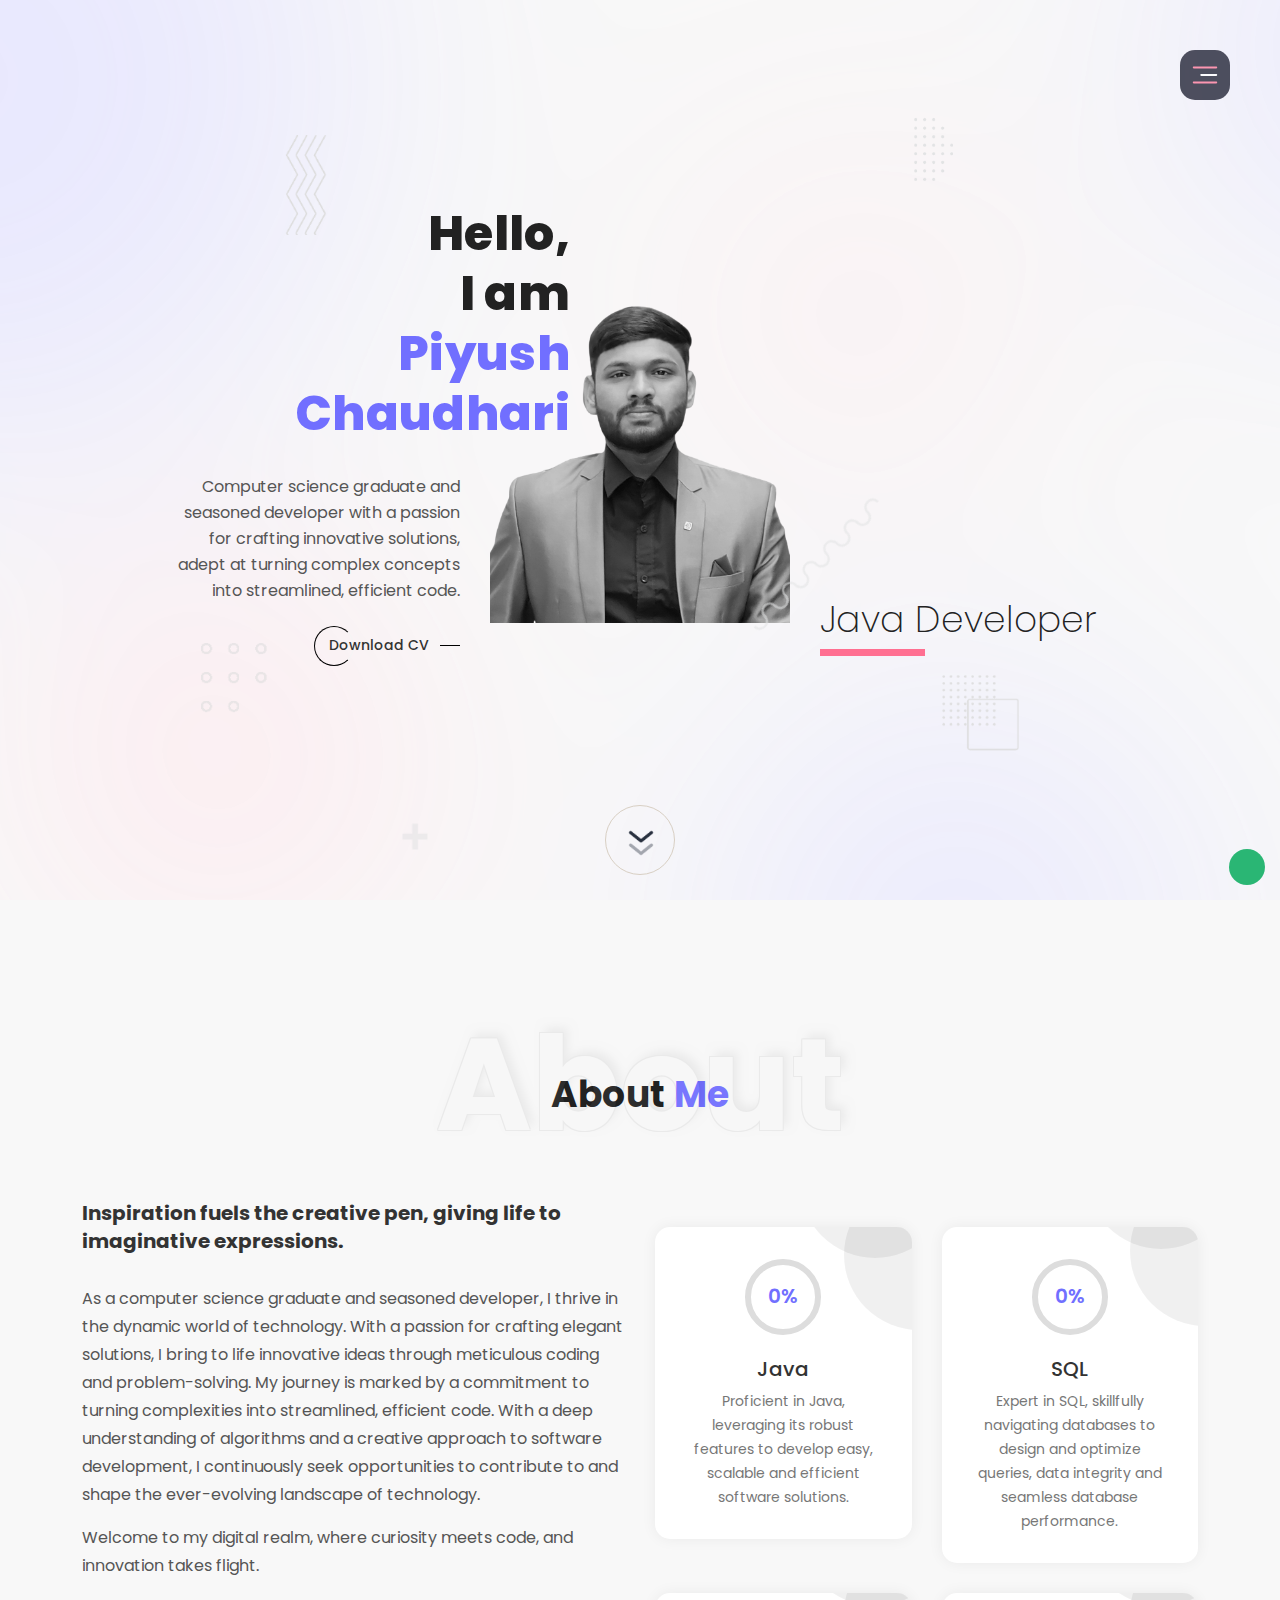
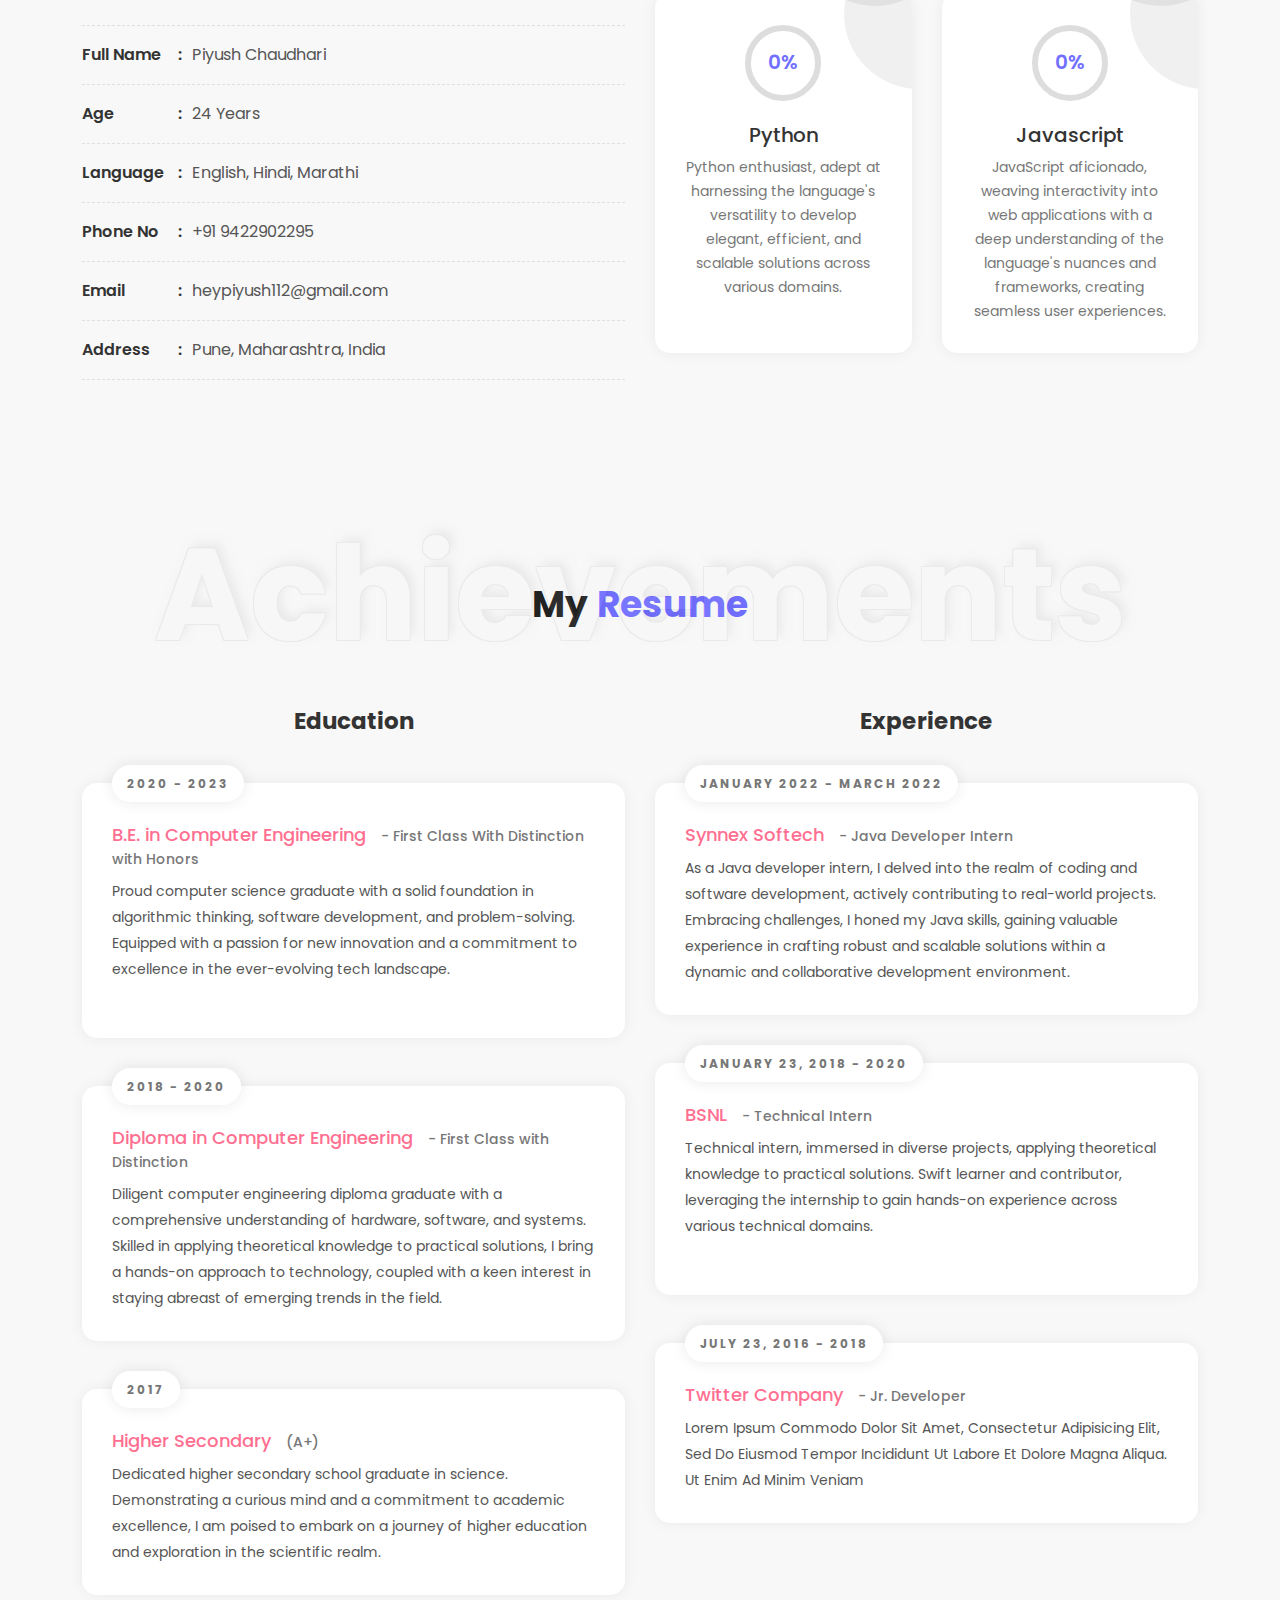
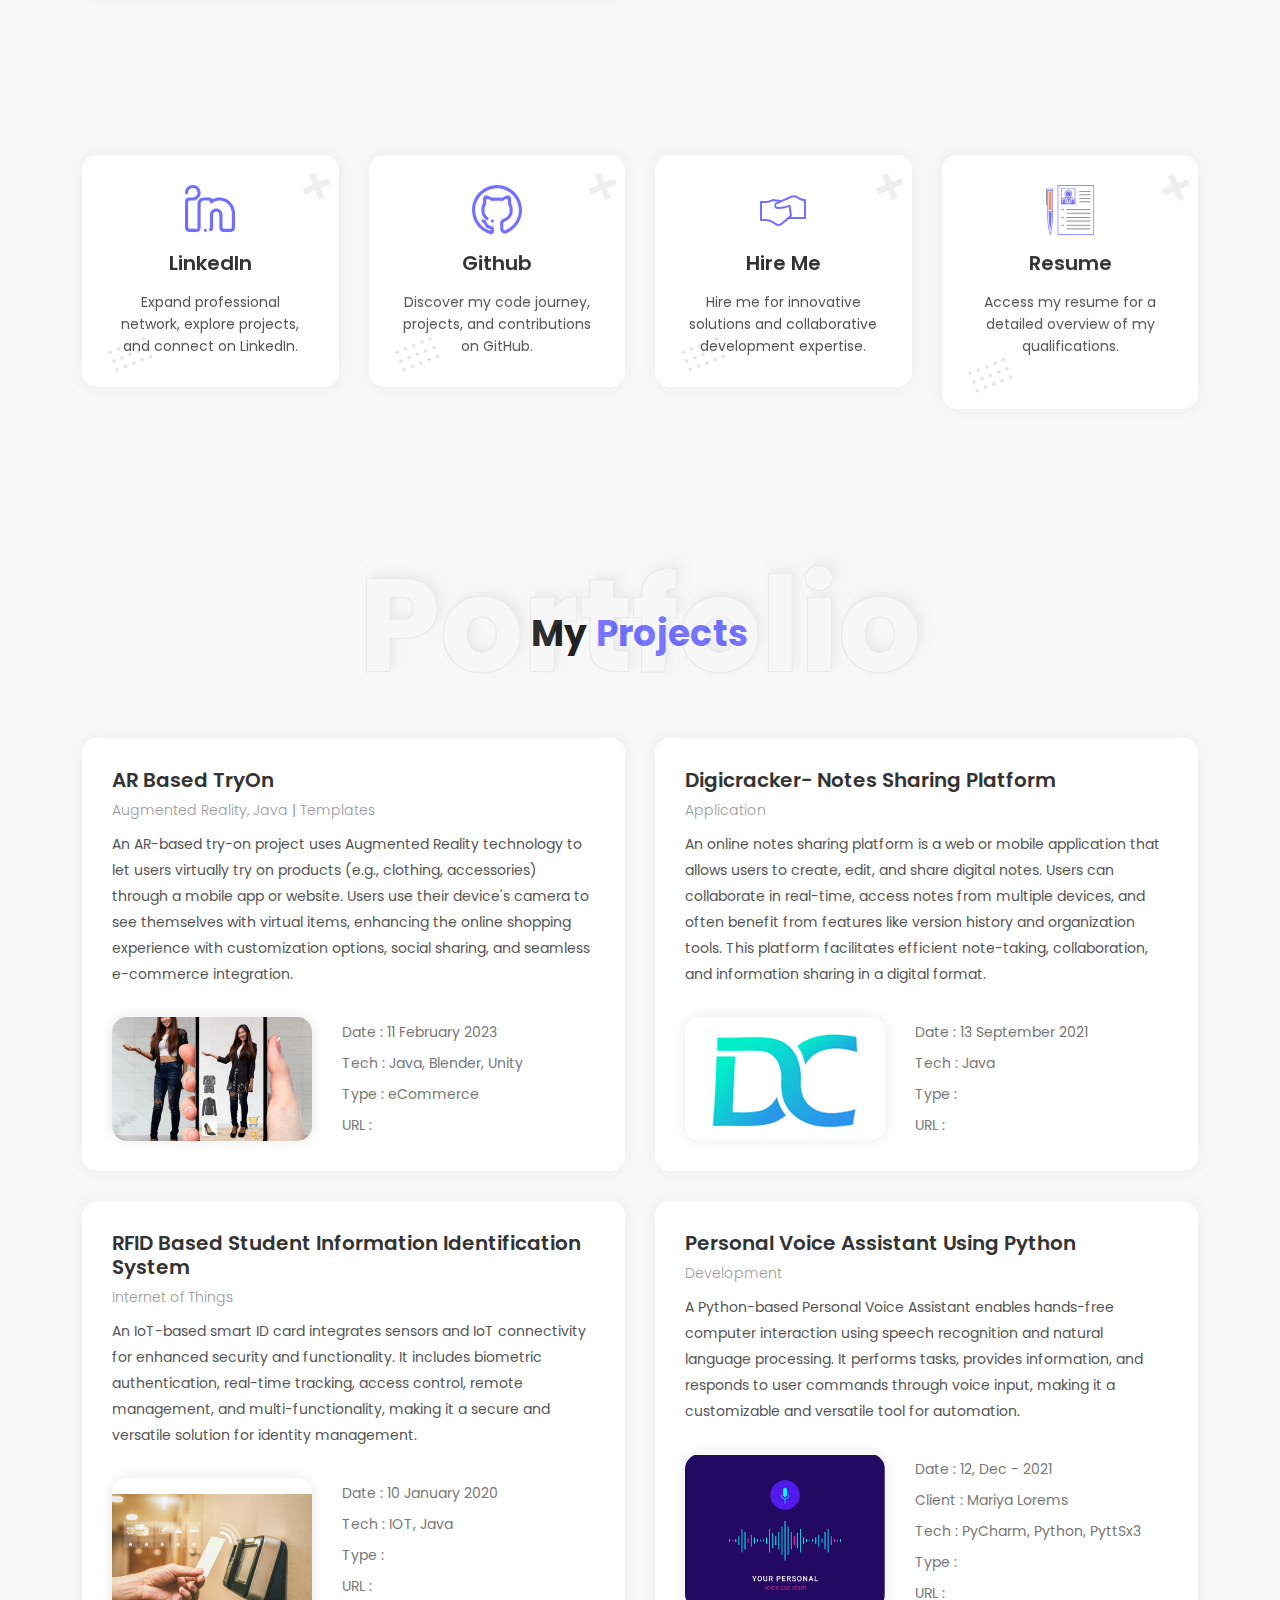
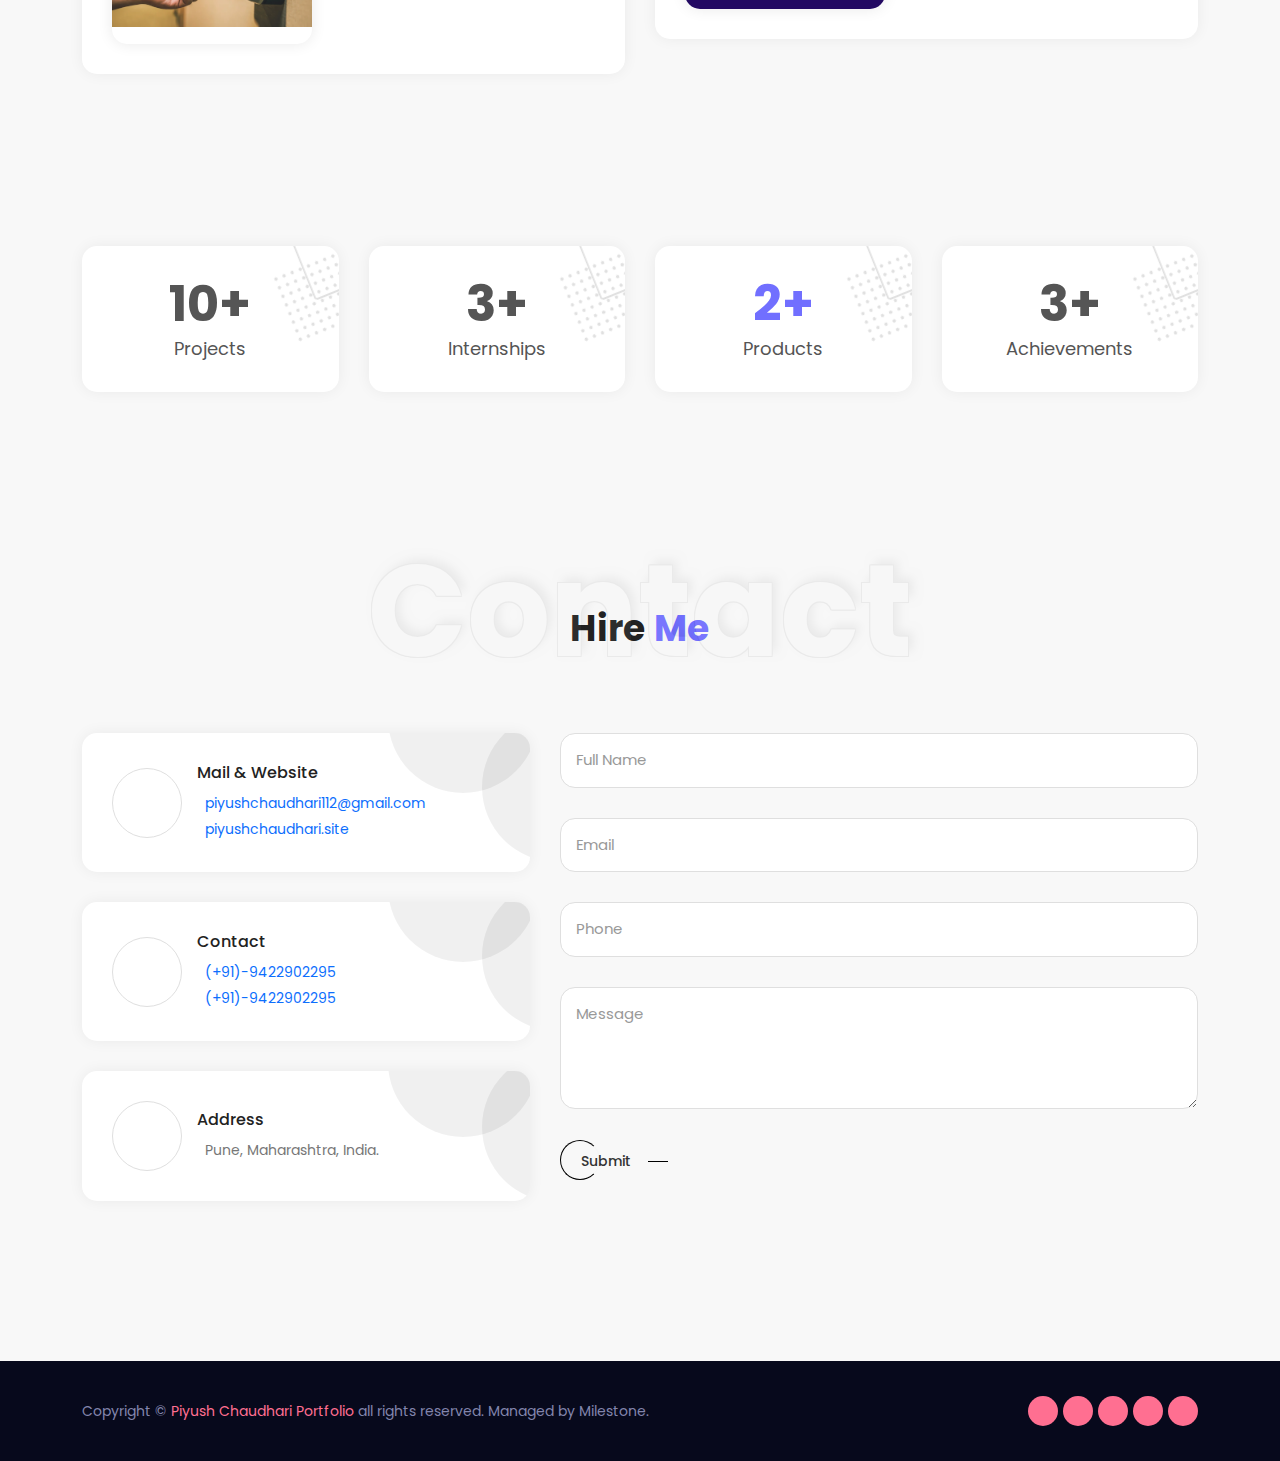
==== commit a9c88851: "Removed some content" ====
--- a/index.html
+++ b/index.html
@@ -1,10 +1,3 @@
-<!--========================================================= 
-Item Name: Masterly - Personal Portfolio One Page HTML Template.
-Author: ashishmaraviya
-Version: 2
-Copyright 2023
-Author URI: https://themeforest.net/user/ashishmaraviya
-============================================================-->
 <!DOCTYPE html>
 <html lang="en">
 
--- a/assets/css/style.css
+++ b/assets/css/style.css
@@ -0,0 +1,2396 @@
+/*-------------------------------------------------
+  Fonts Family & Style CSS
+---------------------------------------------------*/
+/*--  Poppins font  --*/
+@font-face {
+  font-family: "Poppins, sans-serif";
+  src: url("./../fonts/poppins/Poppins-Thin.ttf") format("truetype");
+  font-weight: 100;
+  font-style: normal;
+}
+@font-face {
+  font-family: "Poppins, sans-serif";
+  src: url("./../fonts/poppins/Poppins-ExtraLight.ttf") format("truetype");
+  font-weight: 200;
+  font-style: normal;
+}
+@font-face {
+  font-family: "Poppins, sans-serif";
+  src: url("./../fonts/poppins/Poppins-Light.ttf");
+  font-weight: 300;
+  font-style: normal;
+}
+@font-face {
+  font-family: "Poppins, sans-serif";
+  src: url("./../fonts/poppins/Poppins-Regular.ttf") format("truetype");
+  font-weight: 400;
+  font-style: normal;
+}
+@font-face {
+  font-family: "Poppins, sans-serif";
+  src: url("./../fonts/poppins/Poppins-Medium.ttf") format("truetype");
+  font-weight: 500;
+  font-style: normal;
+}
+@font-face {
+  font-family: "Poppins, sans-serif";
+  src: url("./../fonts/poppins/Poppins-SemiBold.ttf") format("truetype");
+  font-weight: 600;
+  font-style: normal;
+}
+@font-face {
+  font-family: "Poppins, sans-serif";
+  src: url("./../fonts/poppins/Poppins-Bold.ttf") format("truetype");
+  font-weight: 700;
+  font-style: normal;
+}
+@font-face {
+  font-family: "Poppins, sans-serif";
+  src: url("./../fonts/poppins/Poppins-ExtraBold.ttf") format("truetype");
+  font-weight: 800;
+  font-style: normal;
+}
+@font-face {
+  font-family: "Poppins, sans-serif";
+  src: url("./../fonts/poppins/Poppins-Black.ttf") format("truetype");
+  font-weight: 900;
+  font-style: normal;
+}
+/*-------------------------------------------------
+  Common Style CSS
+---------------------------------------------------*/
+body {
+  font-size: 14px;
+  color: #777;
+  user-select: none;
+  -webkit-user-select: none;
+  -khtml-user-select: none;
+  -moz-user-select: none;
+  -ms-user-select: none;
+  font-family: "Poppins, sans-serif";
+  font-weight: 400;
+  top: 0 !important;
+  background-image: url(../img/designs/main-bg.png);
+  background-size: cover;
+  background-attachment: fixed;
+  background-position: center;
+  background-color: rgba(247, 247, 247, 0.9);
+  overflow-x: hidden;
+  background-blend-mode: overlay;
+}
+
+.row {
+  margin-right: -15px;
+  margin-left: -15px;
+}
+
+.row > * {
+  padding-right: 15px;
+  padding-left: 15px;
+}
+
+h2 {
+  font-size: 48px;
+  line-height: 60px;
+  font-weight: 400;
+  letter-spacing: 0.02rem;
+}
+
+h2,
+h3,
+h4,
+h5,
+h6 {
+  font-family: "Poppins, sans-serif";
+  position: relative;
+  color: #222;
+}
+
+a {
+  text-decoration: none;
+}
+
+ul {
+  list-style: none;
+}
+ul li a {
+  text-decoration: none;
+}
+
+p {
+  font-size: 16px;
+  color: #555;
+  line-height: 26px;
+}
+
+.section-title {
+  position: relative;
+  text-align: center;
+}
+.section-title h2 {
+  margin-bottom: 40px;
+  padding: 50px 0;
+  font-size: 36px;
+  line-height: 29px;
+  font-weight: 700;
+}
+.section-title h2 span {
+  color: #716fff;
+}
+.section-title .ligh-title {
+  margin: auto;
+  position: absolute;
+  top: 50%;
+  left: 0;
+  right: 0;
+  font-size: 130px;
+  font-weight: 700;
+  color: #f5f5f5;
+  line-height: 60px;
+  text-shadow: 5px -5px 10px #000, -1px 0 0 #000, 0 1px 0 #000, 0 -1px 0 #000, 1px 1px #000, -1px -1px 0 #000, 1px -1px 0 #000, -1px 1px 0 #000;
+  opacity: 0.05;
+  -webkit-transform: translateY(-100%);
+          transform: translateY(-100%);
+}
+
+#ms-overlay {
+  display: block;
+  width: 100%;
+  height: 100%;
+  position: fixed;
+  top: 0;
+  right: 0;
+  left: 0;
+  bottom: 0;
+  background: #fff;
+  z-index: 99;
+  display: -webkit-box;
+  display: -ms-flexbox;
+  display: flex;
+  -webkit-box-align: center;
+      -ms-flex-align: center;
+          align-items: center;
+  -webkit-box-pack: center;
+      -ms-flex-pack: center;
+          justify-content: center;
+}
+#ms-overlay .ms-roller {
+  display: inline-block;
+  position: relative;
+  width: 80px;
+  height: 80px;
+}
+#ms-overlay .ms-roller div {
+  -webkit-animation: ms-roller 1.2s cubic-bezier(0.5, 0, 0.5, 1) infinite;
+          animation: ms-roller 1.2s cubic-bezier(0.5, 0, 0.5, 1) infinite;
+  -webkit-transform-origin: 40px 40px;
+          transform-origin: 40px 40px;
+}
+#ms-overlay .ms-roller div:after {
+  content: " ";
+  display: block;
+  position: absolute;
+  width: 7px;
+  height: 7px;
+  border-radius: 50%;
+  background: #555;
+  margin: -4px 0 0 -4px;
+}
+#ms-overlay .ms-roller div:nth-child(1) {
+  -webkit-animation-delay: -0.036s;
+          animation-delay: -0.036s;
+}
+#ms-overlay .ms-roller div:nth-child(1):after {
+  top: 63px;
+  left: 63px;
+}
+#ms-overlay .ms-roller div:nth-child(2) {
+  -webkit-animation-delay: -0.072s;
+          animation-delay: -0.072s;
+}
+#ms-overlay .ms-roller div:nth-child(2):after {
+  top: 68px;
+  left: 56px;
+}
+#ms-overlay .ms-roller div:nth-child(3) {
+  -webkit-animation-delay: -0.108s;
+          animation-delay: -0.108s;
+}
+#ms-overlay .ms-roller div:nth-child(3):after {
+  top: 71px;
+  left: 48px;
+}
+#ms-overlay .ms-roller div:nth-child(4) {
+  -webkit-animation-delay: -0.144s;
+          animation-delay: -0.144s;
+}
+#ms-overlay .ms-roller div:nth-child(4):after {
+  top: 72px;
+  left: 40px;
+}
+#ms-overlay .ms-roller div:nth-child(5) {
+  -webkit-animation-delay: -0.18s;
+          animation-delay: -0.18s;
+}
+#ms-overlay .ms-roller div:nth-child(5):after {
+  top: 71px;
+  left: 32px;
+}
+#ms-overlay .ms-roller div:nth-child(6) {
+  -webkit-animation-delay: -0.216s;
+          animation-delay: -0.216s;
+}
+#ms-overlay .ms-roller div:nth-child(6):after {
+  top: 68px;
+  left: 24px;
+}
+#ms-overlay .ms-roller div:nth-child(7) {
+  -webkit-animation-delay: -0.252s;
+          animation-delay: -0.252s;
+}
+#ms-overlay .ms-roller div:nth-child(7):after {
+  top: 63px;
+  left: 17px;
+}
+#ms-overlay .ms-roller div:nth-child(8) {
+  -webkit-animation-delay: -0.288s;
+          animation-delay: -0.288s;
+}
+#ms-overlay .ms-roller div:nth-child(8):after {
+  top: 56px;
+  left: 12px;
+}
+@-webkit-keyframes ms-roller {
+  0% {
+    -webkit-transform: rotate(0deg);
+            transform: rotate(0deg);
+  }
+  100% {
+    -webkit-transform: rotate(360deg);
+            transform: rotate(360deg);
+  }
+}
+@keyframes ms-roller {
+  0% {
+    -webkit-transform: rotate(0deg);
+            transform: rotate(0deg);
+  }
+  100% {
+    -webkit-transform: rotate(360deg);
+            transform: rotate(360deg);
+  }
+}
+
+/**  Section spacing  **/
+.margin-t-80 {
+  margin-top: 80px;
+}
+
+.margin-b-50 {
+  margin-bottom: 50px;
+}
+
+.padding-tb-80 {
+  padding: 80px 0;
+}
+
+.m-b-minus-30px {
+  margin-bottom: -30px;
+}
+
+.m-tb-minus-15px {
+  margin-top: -15px;
+  margin-bottom: -15px;
+}
+
+.ms-learn-more-left {
+  -webkit-transition: all 0.3s ease-in-out;
+  transition: all 0.3s ease-in-out;
+  height: 40px;
+  margin-right: 130px;
+  color: #555;
+  position: relative;
+  padding-left: 50px;
+}
+.ms-learn-more-left .text {
+  font-family: "Poppins, sans-serif";
+  font-style: italic;
+  font-size: 14px;
+  font-weight: 700;
+  line-height: 19px;
+}
+.ms-learn-more-left .ring-left {
+  margin-left: -20px;
+}
+.ms-learn-more-left .arrow-left {
+  -webkit-transition: all 0.3s ease-in-out;
+  transition: all 0.3s ease-in-out;
+  position: absolute;
+  top: 3px;
+  left: 0;
+}
+.ms-learn-more-left:hover {
+  color: #555;
+}
+.ms-learn-more-left:hover .arrow-left {
+  margin-left: -5px;
+}
+
+.ms-learn-more-right {
+  -webkit-transition: all 0.3s ease-in-out;
+  transition: all 0.3s ease-in-out;
+  height: 40px;
+  margin-left: 130px;
+  color: #333;
+  position: relative;
+}
+.ms-learn-more-right .text {
+  -webkit-transition: all 0.3s ease-in-out;
+  transition: all 0.3s ease-in-out;
+  padding: 10px 30px 10px 15px;
+  font-family: "Poppins, sans-serif";
+  font-size: 14px;
+  line-height: 22px;
+  font-weight: 500;
+  border-right: 1px solid transparent;
+  border-radius: 30px;
+}
+.ms-learn-more-right .text span {
+  z-index: 5;
+}
+.ms-learn-more-right .text::before {
+  content: "";
+  width: 40px;
+  height: 40px;
+  position: absolute;
+  top: -9px;
+  left: 0;
+  border-top: 1px solid #000;
+  border-bottom: 1px solid #000;
+  border-left: 1px solid #000;
+  border-right: 1px solid #f5f5f5;
+  border-radius: 30px;
+  z-index: -1;
+}
+.ms-learn-more-right .text:after {
+  content: "";
+  -webkit-transition: all 0.3s ease-in-out;
+  transition: all 0.3s ease-in-out;
+  width: 20px;
+  height: 1px;
+  background-color: #000;
+  position: absolute;
+  top: 50%;
+  right: 0;
+}
+.ms-learn-more-right .ring-left {
+  margin-right: -20px;
+  margin-top: -2px;
+}
+.ms-learn-more-right:hover {
+  color: #333;
+}
+.ms-learn-more-right:hover .text {
+  font-size: 15px;
+}
+.ms-learn-more-right:hover .text:after {
+  right: -10px;
+  opacity: 0;
+}
+
+/* Back to top */
+.progress-wrap {
+  position: fixed;
+  right: 15px;
+  bottom: 65px;
+  height: 45px;
+  width: 45px;
+  cursor: pointer;
+  display: block;
+  border-radius: 50px;
+  -webkit-box-shadow: inset 0 0 0 2px rgba(0, 0, 0, 0.2);
+          box-shadow: inset 0 0 0 2px rgba(0, 0, 0, 0.2);
+  z-index: 12;
+  opacity: 0;
+  visibility: hidden;
+  -webkit-transform: translateY(15px);
+          transform: translateY(15px);
+  -webkit-transition: all 200ms linear;
+  transition: all 200ms linear;
+  background: #f8f8f9;
+}
+.progress-wrap i {
+  position: absolute;
+  text-align: center;
+  line-height: 46px;
+  font-size: 24px;
+  color: #ff6f91;
+  left: 0;
+  top: 0;
+  height: 46px;
+  width: 46px;
+  cursor: pointer;
+  display: block;
+  z-index: 1;
+  -webkit-transition: all 200ms linear;
+  transition: all 200ms linear;
+}
+.progress-wrap:before {
+  position: absolute;
+  font-family: "unicons";
+  content: "\e84b";
+  text-align: center;
+  line-height: 46px;
+  font-size: 24px;
+  opacity: 0;
+  background-image: linear-gradient(298deg, var(--red), var(--yellow));
+  -webkit-background-clip: text;
+  -webkit-text-fill-color: transparent;
+  left: 0;
+  top: 0;
+  height: 46px;
+  width: 46px;
+  cursor: pointer;
+  display: block;
+  z-index: 2;
+  -webkit-transition: all 200ms linear;
+  transition: all 200ms linear;
+}
+.progress-wrap:hover:after {
+  opacity: 0;
+}
+.progress-wrap:hover:before {
+  opacity: 1;
+}
+.progress-wrap svg path {
+  fill: none;
+}
+.progress-wrap svg.progress-circle path {
+  stroke: #ff6f91;
+  stroke-width: 4;
+  -webkit-box-sizing: border-box;
+          box-sizing: border-box;
+  -webkit-transition: all 200ms linear;
+  transition: all 200ms linear;
+}
+
+.progress-wrap.active-progress {
+  opacity: 1;
+  visibility: visible;
+  -webkit-transform: translateY(0);
+          transform: translateY(0);
+}
+
+/*===== Header css =====*/
+header {
+  position: relative;
+  z-index: 5;
+}
+header nav {
+  position: relative;
+}
+header nav a {
+  -webkit-transition: all 0.3s ease-in-out;
+  transition: all 0.3s ease-in-out;
+  padding: 10px;
+  position: fixed;
+  top: 50px;
+  right: 50px;
+  background: #07091c;
+  border-radius: 15px;
+  cursor: pointer;
+  opacity: 0.7;
+}
+header nav a .svg_img {
+  -webkit-transition: all 0.3s ease-in-out;
+  transition: all 0.3s ease-in-out;
+  width: 30px;
+  height: 30px;
+}
+header nav a:hover {
+  opacity: 1;
+}
+header nav a:hover .svg_img {
+  width: 35px;
+  height: 35px;
+}
+
+/* End Header */
+/*-------------------------------------------------
+ Hero Style CSS
+---------------------------------------------------*/
+.ms-hero {
+  height: 100vh;
+  display: -webkit-box;
+  display: -ms-flexbox;
+  display: flex;
+  -webkit-box-align: center;
+      -ms-flex-align: center;
+          align-items: center;
+  position: relative;
+}
+.ms-hero .ms-diamond-1 {
+  width: 80px;
+  height: 100px;
+  position: absolute;
+  left: 22%;
+  top: 15%;
+  background-image: url("../img/designs/1.png");
+  background-size: contain;
+  background-repeat: no-repeat;
+}
+.ms-hero .ms-diamond-2 {
+  width: 81px;
+  height: 86px;
+  position: absolute;
+  left: 15%;
+  bottom: 20%;
+  background-image: url("../img/designs/2.png");
+  background-size: contain;
+  background-repeat: no-repeat;
+  -webkit-animation: rotateshape 15s linear infinite;
+          animation: rotateshape 15s linear infinite;
+}
+.ms-hero .ms-diamond-3 {
+  width: 36px;
+  height: 37px;
+  position: absolute;
+  left: 31%;
+  bottom: 5%;
+  background-image: url("../img/designs/3.png");
+  background-size: contain;
+  background-repeat: no-repeat;
+}
+.ms-hero .ms-diamond-4 {
+  width: 82px;
+  height: 78px;
+  position: absolute;
+  right: 20%;
+  top: 75%;
+  background-image: url("../img/designs/4.png");
+  background-size: contain;
+  background-repeat: no-repeat;
+}
+.ms-hero .ms-diamond-5 {
+  width: 61px;
+  height: 64px;
+  position: absolute;
+  right: 24%;
+  top: 13%;
+  background-image: url("../img/designs/5.png");
+  background-size: contain;
+  background-repeat: no-repeat;
+}
+@-webkit-keyframes rotateshape {
+  from {
+    -webkit-transform: rotate(0deg);
+            transform: rotate(0deg);
+  }
+  to {
+    -webkit-transform: rotate(360deg);
+            transform: rotate(360deg);
+  }
+}
+@keyframes rotateshape {
+  from {
+    -webkit-transform: rotate(0deg);
+            transform: rotate(0deg);
+  }
+  to {
+    -webkit-transform: rotate(360deg);
+            transform: rotate(360deg);
+  }
+}
+.ms-hero .hero-content {
+  margin: 90px 0;
+  display: -webkit-box;
+  display: -ms-flexbox;
+  display: flex;
+  -webkit-box-orient: horizontal;
+  -webkit-box-direction: normal;
+      -ms-flex-direction: row;
+          flex-direction: row;
+  -webkit-box-pack: center;
+      -ms-flex-pack: center;
+          justify-content: center;
+  position: relative;
+}
+.ms-hero .hero-content .hero-item {
+  padding: 60px 0 30px 0;
+  display: -webkit-box;
+  display: -ms-flexbox;
+  display: flex;
+  -webkit-box-orient: horizontal;
+  -webkit-box-direction: normal;
+      -ms-flex-direction: row;
+          flex-direction: row;
+  -webkit-box-pack: center;
+      -ms-flex-pack: center;
+          justify-content: center;
+  position: relative;
+}
+.ms-hero .hero-content .ms-hero-detail {
+  max-width: 300px;
+  text-align: right;
+}
+.ms-hero .hero-content .ms-hero-detail .ms-hero-title {
+  margin: -70px -110px 30px 0;
+  letter-spacing: 0.02rem;
+  font-size: 56px;
+  font-weight: 800;
+  z-index: 5;
+}
+.ms-hero .hero-content .ms-hero-detail .ms-hero-title span {
+  max-width: 400px;
+  display: -ms-inline-grid;
+  display: inline-grid;
+}
+.ms-hero .hero-content .ms-hero-detail .ms-hero-title .name {
+  color: #716fff;
+}
+.ms-hero .hero-content .ms-hero-detail .ms-hero-detail {
+  margin-bottom: 30px;
+  text-align: right;
+  font-size: 16px;
+  line-height: 26px;
+  font-weight: 400;
+}
+.ms-hero .hero-content .ms-hero-img {
+  max-width: 350px;
+  margin: 0 30px;
+}
+.ms-hero .hero-content .ms-hero-img .ms-card {
+  position: relative;
+  -webkit-transform-style: preserve-3d;
+          transform-style: preserve-3d;
+}
+.ms-hero .hero-content .ms-hero-img .ms-card img {
+  -webkit-transition: all 0.3s ease-in-out;
+  transition: all 0.3s ease-in-out;
+  width: 100%;
+  -webkit-filter: grayscale(100%);
+          filter: grayscale(100%);
+}
+.ms-hero .hero-content .ms-hero-img .ms-card:hover {
+  -webkit-box-shadow: 0 0 22px 0 rgba(0, 0, 0, 0.5);
+          box-shadow: 0 0 22px 0 rgba(0, 0, 0, 0.5);
+  z-index: 5;
+}
+.ms-hero .hero-content .ms-hero-img .ms-card:hover img {
+  -webkit-filter: grayscale(0%);
+          filter: grayscale(0%);
+}
+.ms-hero .hero-content .ms-hero-name {
+  min-width: 300px;
+  display: -webkit-box;
+  display: -ms-flexbox;
+  display: flex;
+  -webkit-box-align: end;
+      -ms-flex-align: end;
+          align-items: flex-end;
+  position: relative;
+}
+.ms-hero .hero-content .ms-hero-name h3 {
+  margin-bottom: 0;
+  padding-bottom: 15px;
+  font-size: 46px;
+  font-weight: 200;
+  line-height: 52px;
+  position: relative;
+}
+.ms-hero .hero-content .ms-hero-name h3:after {
+  content: "";
+  width: 105px;
+  height: 7px;
+  background-color: #ff6f91;
+  position: absolute;
+  bottom: 0;
+  left: 0;
+}
+.ms-hero .hero-content .ms-hero-name h3 span {
+  max-width: 300px;
+  display: -ms-inline-grid;
+  display: inline-grid;
+}
+.ms-hero .hero-content .art {
+  width: 18px;
+  height: 190px;
+  background-image: url(../img/designs/6.png);
+  background-repeat: no-repeat;
+  background-size: 100%;
+  position: absolute;
+  bottom: 30px;
+  right: 370px;
+  -webkit-transform: rotate(45deg);
+          transform: rotate(45deg);
+  -webkit-animation: MovesUpDown 5s linear infinite;
+          animation: MovesUpDown 5s linear infinite;
+}
+@-webkit-keyframes MovesUpDown {
+  0%, 100% {
+    bottom: -180px;
+  }
+  50% {
+    bottom: -150px;
+  }
+}
+@keyframes MovesUpDown {
+  0%, 100% {
+    bottom: -180px;
+  }
+  50% {
+    bottom: -150px;
+  }
+}
+
+/**  On click scroll  **/
+.scroll-next {
+  width: 170px;
+  height: 65px;
+  margin: auto;
+  position: absolute;
+  left: 0;
+  right: 0;
+  bottom: 30px;
+  display: block;
+  -webkit-animation-duration: 1s;
+  animation-duration: 1s;
+  -webkit-animation-fill-mode: both;
+  animation-fill-mode: both;
+  -webkit-animation-timing-function: ease-in-out;
+  animation-timing-function: ease-in-out;
+  animation-iteration-count: infinite;
+  -webkit-animation-iteration-count: infinite;
+  cursor: pointer;
+}
+@-webkit-keyframes bounce {
+  0%, 100%, 20%, 50%, 80% {
+    -webkit-transform: translateY(0);
+    transform: translateY(0);
+  }
+  40% {
+    -webkit-transform: translateY(-30px);
+    transform: translateY(-30px);
+  }
+  60% {
+    -webkit-transform: translateY(-15px);
+    transform: translateY(-15px);
+  }
+}
+@keyframes bounce {
+  0%, 100%, 20%, 50%, 80% {
+    -webkit-transform: translateY(0);
+    transform: translateY(0);
+  }
+  40% {
+    -webkit-transform: translateY(-30px);
+    transform: translateY(-30px);
+  }
+  60% {
+    -webkit-transform: translateY(-15px);
+    transform: translateY(-15px);
+  }
+}
+
+.ms-container .menu {
+  display: inline-block;
+  width: 200px;
+  height: 200px;
+  -webkit-transition: 0.3s;
+  transition: 0.3s;
+  position: absolute;
+  top: -50px;
+  right: 0;
+  left: 0;
+  color: #000;
+}
+.ms-container .circle {
+  display: inline-block;
+  width: 70px;
+  height: 70px;
+  background: transparent;
+  border: 1px solid #d8cfc3;
+  border-radius: 50%;
+  position: absolute;
+  top: 50%;
+  left: 50%;
+  margin-left: -50px;
+  margin-top: -50px;
+  z-index: 4;
+}
+.ms-container .text {
+  position: absolute;
+  top: 43%;
+  left: -14px;
+  display: inline-block;
+  z-index: 10;
+  width: 100%;
+  text-align: center;
+  margin-top: -9px;
+  font-size: 14px;
+  font-family: "Poppins, sans-serif";
+  text-transform: uppercase;
+  background: #f6f6f6;
+  line-height: 16px;
+  font-weight: 400;
+}
+.ms-container .text:after {
+  content: "";
+  width: 50px;
+  height: 50px;
+  margin: auto;
+  background-image: url("../img/designs/scroll-arrow.png");
+  background-repeat: no-repeat;
+  background-size: 100%;
+  position: absolute;
+  top: -14px;
+  left: 0;
+  right: 0;
+}
+
+/*===== About css =====*/
+.ms-about-detail h4 {
+  margin-bottom: 30px;
+  font-size: 20px;
+  line-height: 28px;
+  font-weight: 700;
+  font-family: "Poppins, sans-serif";
+  color: #333;
+}
+.ms-about-detail .ms-text {
+  margin-bottom: 15px;
+  font-size: 16px;
+  color: #555;
+  font-family: "Poppins, sans-serif";
+  font-weight: 400;
+  line-height: 28px;
+}
+
+.ms-about-info {
+  padding-top: 30px;
+  display: -webkit-box;
+  display: -ms-flexbox;
+  display: flex;
+  -webkit-box-orient: horizontal;
+  -webkit-box-direction: normal;
+      -ms-flex-direction: row;
+          flex-direction: row;
+}
+.ms-about-info ul {
+  width: 100%;
+  margin: 0;
+  padding: 0;
+}
+.ms-about-info ul li {
+  padding: 20px 0;
+  font-size: 16px;
+  line-height: 18px;
+  color: #555;
+  font-family: "Poppins, sans-serif";
+  display: -webkit-box;
+  display: -ms-flexbox;
+  display: flex;
+  border-bottom: 1px dashed #dfdfdf;
+}
+.ms-about-info ul li:first-child {
+  border-top: 1px dashed #dfdfdf;
+}
+.ms-about-info ul li span {
+  display: block;
+}
+.ms-about-info ul li .title {
+  min-width: 110px;
+  display: -webkit-inline-box;
+  display: -ms-inline-flexbox;
+  display: inline-flex;
+  color: #333;
+  font-weight: 600;
+  position: relative;
+}
+.ms-about-info ul li b {
+  margin-right: 10px;
+  color: #333;
+  font-weight: 600;
+  position: absolute;
+  right: 0;
+}
+
+.ms-skill-progress {
+  height: 100%;
+  display: -webkit-box;
+  display: -ms-flexbox;
+  display: flex;
+  -webkit-box-align: center;
+      -ms-flex-align: center;
+          align-items: center;
+}
+
+.ms-about .ms-box {
+  margin-bottom: 30px;
+  padding: 30px;
+  display: -webkit-box;
+  display: -ms-flexbox;
+  display: flex;
+  -webkit-box-orient: vertical;
+  -webkit-box-direction: normal;
+      -ms-flex-direction: column;
+          flex-direction: column;
+  -webkit-box-align: center;
+      -ms-flex-align: center;
+          align-items: center;
+  -webkit-box-pack: center;
+      -ms-flex-pack: center;
+          justify-content: center;
+  background: #fff;
+  border-radius: 15px;
+  -webkit-box-shadow: 0 0 15px 0 rgba(0, 0, 0, 0.06);
+          box-shadow: 0 0 15px 0 rgba(0, 0, 0, 0.06);
+  position: relative;
+  overflow: hidden;
+}
+.ms-about .ms-box:before {
+  -webkit-transition: all 0.3s ease-in-out;
+  transition: all 0.3s ease-in-out;
+  content: "";
+  width: 150px;
+  height: 150px;
+  background-color: rgba(0, 0, 0, 0.06);
+  position: absolute;
+  top: -38%;
+  right: -15%;
+  border-radius: 50%;
+}
+.ms-about .ms-box:after {
+  -webkit-transition: all 0.3s ease-in-out;
+  transition: all 0.3s ease-in-out;
+  content: "";
+  width: 150px;
+  height: 150px;
+  background-color: rgba(0, 0, 0, 0.06);
+  position: absolute;
+  top: -15%;
+  right: -32%;
+  border-radius: 50%;
+}
+.ms-about .ms-box:hover:before {
+  top: -43%;
+  right: -10%;
+}
+.ms-about .ms-box:hover:after {
+  top: -10%;
+  right: -37%;
+}
+.ms-about .ms-box p {
+  margin: 0;
+  font-size: 14px;
+  text-align: center;
+  color: #777;
+  line-height: 24px;
+}
+.ms-about .ms-box h3 {
+  font-size: 20px;
+  color: #333;
+}
+.ms-about .ms-box .progress {
+  width: 80px;
+  height: 80px;
+  background: transparent;
+  display: inline-block;
+  margin-bottom: 20px;
+  z-index: 3;
+}
+.ms-about .ms-box .progress .track,
+.ms-about .ms-box .progress .fill {
+  -webkit-transform: rotate(90deg) translate(0px, -80px);
+          transform: rotate(90deg) translate(0px, -80px);
+  stroke-width: 6;
+  fill: rgba(0, 0, 0, 0);
+}
+.ms-about .ms-box .progress .track {
+  stroke-width: 6;
+  stroke: #ddd !important;
+}
+.ms-about .ms-box .progress .fill {
+  stroke: #716fff;
+}
+.ms-about .ms-box .progress .fill {
+  stroke-dasharray: 219.9907836914;
+  stroke-dashoffset: -219.9907836914;
+  -webkit-transition: stroke-dashoffset 1s;
+  transition: stroke-dashoffset 1s;
+  stroke-width: 10;
+}
+.ms-about .ms-box .progress .value {
+  fill: #716fff;
+  font-size: 20px;
+  text-anchor: middle;
+  font-weight: 600;
+}
+.ms-about .ms-box .progress.active .fill {
+  stroke: #ff6f91;
+}
+.ms-about .ms-box .progress.active .value {
+  fill: #ff6f91;
+}
+
+/*===== Service css =====*/
+.service-box {
+  display: -webkit-box;
+  display: -ms-flexbox;
+  display: flex;
+  -ms-flex-wrap: wrap;
+      flex-wrap: wrap;
+}
+.service-box .main-box {
+  position: relative;
+  -webkit-perspective: 1000px;
+  -moz-perspective: 1000px;
+}
+.service-box .main-box:hover .box-front {
+  -webkit-transform: rotateY(180deg);
+  transform: rotateY(180deg);
+}
+.service-box .main-box:hover .box-back {
+  -webkit-transform: rotateY(0deg);
+  transform: rotateY(0deg);
+}
+.service-box .main-box .box-front {
+  text-align: center;
+  z-index: 1;
+  -webkit-transform-style: preserve-3d;
+  transform-style: preserve-3d;
+  -webkit-backface-visibility: hidden;
+  backface-visibility: hidden;
+  -webkit-perspective: inherit;
+  perspective: inherit;
+  -webkit-transition: -webkit-transform 0.8s cubic-bezier(0.5, 1.3, 0.5, 1.3);
+  transition: -webkit-transform 0.8s cubic-bezier(0.5, 1.3, 0.5, 1.38);
+  transition: -webkit-transform 0.8s cubic-bezier(0.5, 1.3, 0.5, 1.3);
+  transition: transform 0.8s cubic-bezier(0.5, 1.3, 0.5, 1.3);
+  transition: transform 0.8s cubic-bezier(0.5, 1.3, 0.5, 1.3), -webkit-transform 0.8s cubic-bezier(0.5, 1.3, 0.5, 1.3);
+  border-radius: 15px;
+  -webkit-transform: rotateY(0deg);
+  transform: rotateY(0deg);
+  background-color: transparent;
+  background: #fff;
+  -webkit-box-shadow: 0 0 15px 0 rgba(0, 0, 0, 0.06);
+          box-shadow: 0 0 15px 0 rgba(0, 0, 0, 0.06);
+  position: relative;
+}
+.service-box .main-box .box-front:before {
+  content: "";
+  width: 23px;
+  height: 42px;
+  position: absolute;
+  left: 15%;
+  bottom: 5%;
+  -webkit-transform: rotate(248deg);
+          transform: rotate(248deg);
+  background-image: url(../img/designs/7.png);
+  background-size: contain;
+  background-repeat: no-repeat;
+}
+.service-box .main-box .box-front:after {
+  content: "";
+  width: 38px;
+  height: 40px;
+  position: absolute;
+  right: 1%;
+  top: 5%;
+  -webkit-transform: rotate(248deg);
+          transform: rotate(248deg);
+  background-image: url(../img/designs/3.png);
+  background-repeat: no-repeat;
+}
+.service-box .main-box .box-back {
+  width: 100%;
+  height: 100%;
+  text-align: center;
+  z-index: 1;
+  -webkit-transform-style: preserve-3d;
+  transform-style: preserve-3d;
+  -webkit-backface-visibility: hidden;
+  backface-visibility: hidden;
+  -webkit-perspective: inherit;
+  perspective: inherit;
+  -webkit-transition: -webkit-transform 0.8s cubic-bezier(0.5, 1.3, 0.5, 1.3);
+  transition: -webkit-transform 0.8s cubic-bezier(0.5, 1.3, 0.5, 1.38);
+  transition: -webkit-transform 0.8s cubic-bezier(0.5, 1.3, 0.5, 1.3);
+  transition: transform 0.8s cubic-bezier(0.5, 1.3, 0.5, 1.3);
+  transition: transform 0.8s cubic-bezier(0.5, 1.3, 0.5, 1.3), -webkit-transform 0.8s cubic-bezier(0.5, 1.3, 0.5, 1.3);
+  border-radius: 15px;
+  -webkit-transform: rotateY(-180deg);
+  transform: rotateY(-180deg);
+  position: absolute;
+  display: block;
+  top: 0;
+  left: 0;
+  background-color: #716fff;
+  -webkit-box-shadow: 0 0 15px 0 rgba(0, 0, 0, 0.08);
+          box-shadow: 0 0 15px 0 rgba(0, 0, 0, 0.08);
+  display: -webkit-box;
+  display: -ms-flexbox;
+  display: flex;
+  -webkit-box-align: center;
+      -ms-flex-align: center;
+          align-items: center;
+}
+.service-box .flipper {
+  position: relative;
+  padding: 15px 0;
+}
+.service-box .flipper:hover .box-front {
+  -webkit-transform-style: preserve-3d;
+  transform-style: preserve-3d;
+  -webkit-transition: all 1s cubic-bezier(0.5, 1, 0.5, 1);
+  -webkit-transition: all 1s cubic-bezier(0.5, 1.3, 0.5, 1.3);
+  transition: all 1s cubic-bezier(0.5, 1.3, 0.5, 1.3);
+}
+.service-box .flipper:hover .box-back {
+  -webkit-transform-style: preserve-3d;
+  transform-style: preserve-3d;
+  -webkit-transition: all 1s cubic-bezier(0.5, 1, 0.5, 1);
+  -webkit-transition: all 1s cubic-bezier(0.5, 1.3, 0.5, 1.3);
+  transition: all 1s cubic-bezier(0.5, 1.3, 0.5, 1.3);
+}
+
+.flipper .content-wrap .icon {
+  position: relative;
+}
+.flipper .content-wrap .icon:before {
+  content: "";
+  width: 100px;
+  height: 100px;
+  margin: auto;
+  position: absolute;
+  top: 0;
+  left: 0;
+  right: 0;
+  -webkit-animation: morphing-image 15s linear infinite forwards;
+          animation: morphing-image 15s linear infinite forwards;
+}
+.flipper .content-wrap .svg_img {
+  width: 50px;
+  height: 50px;
+  margin: 0 0 15px 0;
+  position: relative;
+}
+.flipper .content-wrap .svg_img path {
+  fill: #716fff;
+}
+
+@-webkit-keyframes morphing-image {
+  0% {
+    border-radius: 50% 50% 50% 50%/50% 50% 50% 50%;
+  }
+  10% {
+    border-radius: 39% 61% 38% 62%/53% 54% 46% 47%;
+  }
+  20% {
+    border-radius: 56% 44% 52% 48%/57% 35% 65% 43%;
+  }
+  30% {
+    border-radius: 41% 59% 45% 55%/43% 56% 44% 57%;
+  }
+  40% {
+    border-radius: 46% 54% 60% 40%/55% 65% 26% 45%;
+  }
+  50% {
+    border-radius: 44% 56% 42% 65%/41% 65% 46% 69%;
+  }
+  60% {
+    border-radius: 41% 69% 42% 68%/41% 71% 29% 69%;
+  }
+  70% {
+    border-radius: 44% 56% 60% 40%/63% 46% 64% 37%;
+  }
+  80% {
+    border-radius: 46% 54% 38% 62%/44% 48% 52% 56%;
+  }
+  90% {
+    border-radius: 66% 45% 57% 43%/49% 51% 49% 51%;
+  }
+  100% {
+    border-radius: 50% 50% 50% 50%/50% 50% 50% 50%;
+  }
+}
+
+@keyframes morphing-image {
+  0% {
+    border-radius: 50% 50% 50% 50%/50% 50% 50% 50%;
+  }
+  10% {
+    border-radius: 39% 61% 38% 62%/53% 54% 46% 47%;
+  }
+  20% {
+    border-radius: 56% 44% 52% 48%/57% 35% 65% 43%;
+  }
+  30% {
+    border-radius: 41% 59% 45% 55%/43% 56% 44% 57%;
+  }
+  40% {
+    border-radius: 46% 54% 60% 40%/55% 65% 26% 45%;
+  }
+  50% {
+    border-radius: 44% 56% 42% 65%/41% 65% 46% 69%;
+  }
+  60% {
+    border-radius: 41% 69% 42% 68%/41% 71% 29% 69%;
+  }
+  70% {
+    border-radius: 44% 56% 60% 40%/63% 46% 64% 37%;
+  }
+  80% {
+    border-radius: 46% 54% 38% 62%/44% 48% 52% 56%;
+  }
+  90% {
+    border-radius: 66% 45% 57% 43%/49% 51% 49% 51%;
+  }
+  100% {
+    border-radius: 50% 50% 50% 50%/50% 50% 50% 50%;
+  }
+}
+.main-box .content-wrap {
+  width: 100%;
+  display: block;
+  -webkit-transform-style: preserve-3d;
+  transform-style: preserve-3d;
+  -webkit-perspective: inherit;
+  perspective: inherit;
+  -webkit-backface-visibility: hidden;
+  backface-visibility: hidden;
+  padding: 30px;
+  -webkit-transform: translate3d(0, 0, 50px) scale(0.9);
+  transform: translate3d(0, 0, 50px) scale(0.9);
+}
+
+.box-front .content-wrap h3 {
+  margin-bottom: 15px;
+  color: #333;
+  text-align: center;
+  font-size: 20px;
+  line-height: 26px;
+  font-weight: 600;
+}
+.box-front .content-wrap p {
+  margin: 0;
+  color: #555;
+  text-align: center;
+  font-size: 14px;
+  line-height: 22px;
+}
+.box-front .bg-img {
+  width: 64px;
+  height: 64px;
+  position: absolute;
+  top: 0;
+  right: 0;
+  opacity: 0;
+  border-radius: 0 30px 0 0;
+}
+.box-front .bg-img path {
+  fill: #333;
+}
+
+.box-back .content-wrap h3 {
+  margin-bottom: 15px;
+  color: #fff;
+  text-align: center;
+  margin-top: 0;
+  font-size: 20px;
+  line-height: 26px;
+  font-weight: 600;
+}
+.box-back .content-wrap p {
+  margin: 0;
+  color: #fff;
+  text-align: center;
+  font-size: 14px;
+  line-height: 24px;
+}
+.box-back .btn {
+  -webkit-transition: all 0.3s ease-in-out;
+  transition: all 0.3s ease-in-out;
+  padding: 6px 15px;
+  font-size: 14px;
+  letter-spacing: 0.05rem;
+  margin-top: 15px;
+  font-weight: 500;
+  border-radius: 0 20px 0 0;
+  border: 1px solid #fff;
+  border-radius: 15px;
+  color: #fff;
+}
+.box-back .btn:hover {
+  background-color: #fff;
+  color: #333;
+}
+
+.content-wrap p {
+  margin-bottom: 10px;
+  text-align: left;
+}
+
+/* End Service Section */
+/*===== Resume css (EXPERIENCE & EDUCATION)=====*/
+.education h4,
+.experiense h4 {
+  margin-bottom: 50px;
+  font-size: 23px;
+  line-height: 24px;
+  font-weight: 700;
+  font-family: "Poppins, sans-serif";
+  color: #333;
+  text-align: center;
+}
+
+.ms-experience .timeline {
+  width: 100%;
+  margin: 0;
+  padding: 0;
+  line-height: 1.5em;
+  list-style: none;
+  position: relative;
+}
+.ms-experience .timeline .timeline-item {
+  position: relative;
+}
+.ms-experience .timeline li {
+  margin: 0 0 48px 0;
+  padding: 30px;
+  border-radius: 15px;
+  -webkit-box-shadow: 0 0 15px 0 rgba(0, 0, 0, 0.06);
+          box-shadow: 0 0 15px 0 rgba(0, 0, 0, 0.06);
+  background: #fff;
+}
+.ms-experience .timeline li:last-child {
+  margin: 0;
+}
+.ms-experience .timeline li .timeline-info {
+  margin-top: -40px;
+  margin-bottom: 30px;
+}
+.ms-experience .timeline li .timeline-info span {
+  -webkit-transition: all 0.3s ease-in-out;
+  transition: all 0.3s ease-in-out;
+  padding: 10px 15px;
+  background: #fff;
+  border-radius: 30px;
+  -webkit-box-shadow: 0 0 15px 0 rgba(0, 0, 0, 0.09);
+          box-shadow: 0 0 15px 0 rgba(0, 0, 0, 0.09);
+}
+.ms-experience .timeline li:hover .timeline-info span {
+  background: #ff6f91;
+  color: #fff;
+}
+
+.timeline-info span {
+  font-size: 12px;
+  font-weight: 700;
+  letter-spacing: 2px;
+  text-transform: uppercase;
+}
+
+.timeline-item:last-child, .timeline-item:after {
+  content: none;
+}
+
+.timeline-content .timeline-title {
+  margin-top: 15px;
+  color: #ff6f91;
+  font-size: 18px;
+  line-height: 22px;
+  font-weight: 500;
+}
+.timeline-content .timeline-title .sub {
+  margin-left: 15px;
+  color: #777;
+  font-size: 14px;
+}
+.timeline-content p {
+  margin-bottom: 0;
+  font-size: 14px;
+  color: #555;
+}
+
+/** Start Portfolio Section **/
+.ms-portfolio .section-title .ligh-title {
+  -webkit-transform: translateY(-63%);
+          transform: translateY(-63%);
+}
+
+.portfolio-tabs {
+  margin-bottom: 50px;
+  text-align: center;
+}
+.portfolio-tabs ul {
+  padding-left: 0;
+}
+.portfolio-tabs ul li {
+  display: inline-block;
+  cursor: pointer;
+  padding: 0 10px;
+  font-weight: 600;
+  margin: 0px 10px;
+  -webkit-transition: all 0.2s;
+  transition: all 0.2s;
+  text-transform: uppercase;
+  color: #333;
+  font-size: 16px;
+  line-height: 11px;
+}
+.portfolio-tabs ul li:hover {
+  color: #716fff;
+}
+
+li.mixitup-control-active {
+  color: #ff6f91 !important;
+}
+
+.portfolio-img img {
+  width: 100%;
+  height: 100%;
+}
+
+.fancybox-image {
+  padding: 0 15px;
+}
+
+.ms-project-box {
+  -webkit-transition: all 0.3s ease-in-out;
+  transition: all 0.3s ease-in-out;
+  width: 100%;
+  margin-bottom: 30px;
+  padding: 30px;
+  position: relative;
+  cursor: default;
+  border-radius: 15px;
+  background: #fff;
+  -webkit-box-shadow: 0 0 15px 0 rgba(0, 0, 0, 0.06);
+          box-shadow: 0 0 15px 0 rgba(0, 0, 0, 0.06);
+}
+.ms-project-box h3 {
+  color: #333;
+  margin-top: 0;
+  font-size: 20px;
+  font-weight: 600;
+}
+.ms-project-box .links {
+  margin-bottom: 10px;
+  color: #999;
+}
+.ms-project-box a {
+  font-size: 14px;
+  color: #999;
+  font-weight: 300;
+}
+.ms-project-box a:hover {
+  color: #716fff;
+}
+.ms-project-box p {
+  font-size: 14px;
+}
+.ms-project-box p a {
+  color: #ff6f91;
+}
+.ms-project-box .ms-info {
+  margin-top: 30px;
+  display: -webkit-box;
+  display: -ms-flexbox;
+  display: flex;
+}
+.ms-project-box img {
+  display: block;
+  position: relative;
+}
+.ms-project-box .portfolio-img {
+  -webkit-transition: all 0.3s ease-in-out;
+  transition: all 0.3s ease-in-out;
+  width: 200px;
+  overflow: hidden;
+  border-radius: 15px;
+  position: relative;
+  -webkit-box-shadow: 0 0 15px 0 rgba(0, 0, 0, 0.09);
+          box-shadow: 0 0 15px 0 rgba(0, 0, 0, 0.09);
+}
+.ms-project-box .portfolio-img a {
+  background-attachment: fixed;
+  height: 100%;
+  width: 100%;
+  background-size: 200px;
+  background-position: center;
+  background-attachment: inherit;
+  background-repeat: no-repeat;
+  display: block;
+  position: relative;
+}
+.ms-project-box .portfolio-img img {
+  -webkit-transition: all 0.3s ease-in-out;
+  transition: all 0.3s ease-in-out;
+}
+.ms-project-box .portfolio-img .overlay {
+  -webkit-transition: all 0.3s ease-in-out;
+  transition: all 0.3s ease-in-out;
+  width: 100%;
+  height: 100%;
+  position: absolute;
+  top: 0;
+  left: 0;
+  background-color: rgba(0, 0, 0, 0.5);
+  display: -webkit-box;
+  display: -ms-flexbox;
+  display: flex;
+  -webkit-box-align: center;
+      -ms-flex-align: center;
+          align-items: center;
+  -webkit-box-pack: center;
+      -ms-flex-pack: center;
+          justify-content: center;
+  font-size: 40px;
+  color: #fff;
+  opacity: 0;
+}
+.ms-project-box:hover .portfolio-img {
+  -webkit-box-shadow: none;
+          box-shadow: none;
+}
+.ms-project-box:hover .portfolio-img img {
+  -webkit-transform: rotate(-5deg) scale(1.2);
+          transform: rotate(-5deg) scale(1.2);
+}
+.ms-project-box:hover .portfolio-img .overlay {
+  opacity: 1;
+}
+.ms-project-box:hover a.info {
+  opacity: 1;
+  -webkit-transform: scale(1);
+  transform: scale(1);
+}
+.ms-project-box a.info {
+  width: 40px;
+  height: 40px;
+  margin: 0 5px;
+  display: -webkit-box;
+  display: -ms-flexbox;
+  display: flex;
+  -webkit-box-align: center;
+      -ms-flex-align: center;
+          align-items: center;
+  -webkit-box-pack: center;
+      -ms-flex-pack: center;
+          justify-content: center;
+  text-decoration: none;
+  border: 1px solid #fff;
+  border-radius: 15px;
+}
+.ms-project-box a.info:hover {
+  background-color: #fff;
+  color: #716fff;
+}
+.ms-project-box a.info {
+  -webkit-transform: scale(0.7);
+  transform: scale(0.7);
+  -webkit-transition: all 0.2s ease-in;
+  transition: all 0.2s ease-in;
+  opacity: 0;
+  color: #fff;
+}
+.ms-project-box .ms-detail {
+  padding-left: 30px;
+}
+.ms-project-box .ms-detail ul {
+  margin: 0;
+  padding: 0;
+}
+.ms-project-box .ms-detail ul li {
+  padding: 5px 0;
+}
+
+.fancybox-progress {
+  background: #716fff;
+}
+
+/** End Portfolio Section **/
+/*===== Counter =====*/
+.achive .count-block {
+  width: 100%;
+  margin: 12px 0;
+  padding: 30px 15px;
+  background: #fff;
+  border-radius: 15px;
+  position: relative;
+  overflow: hidden;
+  text-align: center;
+  -webkit-box-shadow: 0 0 15px 0 rgba(0, 0, 0, 0.06);
+          box-shadow: 0 0 15px 0 rgba(0, 0, 0, 0.06);
+}
+.achive .count-block:hover .counter-icon {
+  -webkit-transform: rotate(5deg);
+          transform: rotate(5deg);
+}
+.achive .count-block:before {
+  content: "";
+  width: 100px;
+  height: 100px;
+  position: absolute;
+  right: -15%;
+  top: -13%;
+  -webkit-transform: rotate(248deg);
+          transform: rotate(248deg);
+  background-image: url(../img/designs/4.png);
+  background-size: contain;
+  background-repeat: no-repeat;
+}
+.achive .count-block .counter-icon {
+  width: 64px;
+  height: 64px;
+  -webkit-transition: all 0.3s ease-in-out;
+  transition: all 0.3s ease-in-out;
+  position: absolute;
+  top: 0;
+  right: -15px;
+  opacity: 0.05;
+}
+.achive .count-block .counter-icon path {
+  fill: #333;
+}
+.achive .count-block h3 {
+  display: block;
+  margin: 0 0 5px 0;
+  padding: 0;
+  font-family: "Poppins, sans-serif";
+  font-size: 50px;
+  line-height: 55px;
+  font-weight: 700;
+  color: #555;
+}
+.achive .count-block .active-num {
+  color: #716fff;
+}
+.achive .count-block p {
+  margin: 0;
+  padding: 0;
+  font-size: 18px;
+  color: #555;
+  font-family: "Poppins, sans-serif";
+  font-weight: 400;
+}
+
+/** News | Blogs Section **/
+.ms-news .section-title .ligh-title {
+  -webkit-transform: translateY(-80%);
+          transform: translateY(-80%);
+}
+.ms-news .ms-item {
+  padding: 0 15px;
+}
+.ms-news .slick-list {
+  margin: 0 -15px;
+}
+.ms-news .news-info {
+  -webkit-transition: all 0.3s ease-in-out;
+  transition: all 0.3s ease-in-out;
+  width: 100%;
+  margin-bottom: 30px;
+  padding: 24px;
+  background: #fff;
+  border-radius: 15px;
+  -webkit-box-shadow: 0 0 15px 0 rgba(0, 0, 0, 0.06);
+          box-shadow: 0 0 15px 0 rgba(0, 0, 0, 0.06);
+}
+.ms-news .news-info:hover .news-img img {
+  -webkit-transform: rotate(-5deg) scale(1.2);
+          transform: rotate(-5deg) scale(1.2);
+}
+.ms-news .news-info:hover .news-img img:after {
+  content: "";
+  width: 100%;
+  height: 100%;
+  position: absolute;
+  top: 0;
+  left: 0;
+  background-color: rgba(0, 0, 0, 0.06);
+}
+.ms-news .news-info .news-img {
+  width: 100%;
+  height: auto;
+  margin: 0;
+  border-radius: 15px;
+  position: relative;
+  overflow: hidden;
+}
+.ms-news .news-info .news-img img {
+  -webkit-transition: all 0.3s ease-in-out;
+  transition: all 0.3s ease-in-out;
+  border-radius: 15px;
+  width: 100%;
+  height: 100%;
+}
+.ms-news .news-info .detail {
+  width: 100%;
+  margin: 0;
+}
+.ms-news .news-info .detail label {
+  margin-top: 20px;
+  display: inline-block;
+  font-size: 13px;
+  color: #999;
+  border-radius: 5px;
+}
+.ms-news .news-info .detail label a {
+  -webkit-transition: all 0.3s ease-in-out;
+  transition: all 0.3s ease-in-out;
+  color: #999;
+}
+.ms-news .news-info .detail label a:hover {
+  color: #716fff;
+}
+.ms-news .news-info .detail h3 {
+  margin: 10px 0 15px 0;
+  padding: 0;
+  line-height: 26px;
+}
+.ms-news .news-info .detail h3 a {
+  color: #333;
+  font-size: 16px;
+  font-weight: 600;
+  line-height: 18px;
+}
+.ms-news .news-info .detail p {
+  margin-bottom: 15px;
+  padding: 0;
+  font-size: 14px;
+  color: #555;
+  line-height: 23px;
+  font-weight: 400;
+}
+.ms-news .news-info .detail .more-info a {
+  -webkit-transition: all 0.3s ease-in-out;
+  transition: all 0.3s ease-in-out;
+  color: #ff6f91;
+  text-align: center;
+  font-size: 13px;
+  text-decoration: none;
+  border-radius: 15px;
+  position: relative;
+}
+.ms-news .news-info .detail .more-info a:hover {
+  background: #fff !important;
+  color: #716fff;
+}
+.ms-news .news-info .detail .more-info a:hover:after {
+  right: -50px;
+  opacity: 0;
+}
+.ms-news .news-info .detail .more-info a:after {
+  content: "";
+  -webkit-transition: all 0.3s ease-in-out;
+  transition: all 0.3s ease-in-out;
+  width: 20px;
+  height: 1px;
+  background-color: #000;
+  position: absolute;
+  top: 50%;
+  right: -30px;
+}
+
+/** End News | Blogs Section **/
+/** Start Contact Section **/
+.ms-contact .section-title .ligh-title {
+  -webkit-transform: translateY(-80%);
+          transform: translateY(-80%);
+}
+.ms-contact iframe {
+  width: 100%;
+  height: 308px;
+  margin-bottom: -7px;
+  border-radius: 30px;
+}
+.ms-contact form .form-group {
+  margin-bottom: 30px;
+}
+.ms-contact form .form-group input,
+.ms-contact form .form-group textarea {
+  padding: 15px;
+  border-color: #dfdfdf;
+  border-radius: 15px;
+  font-size: 15px;
+  color: #555;
+}
+.ms-contact form .form-group input:focus,
+.ms-contact form .form-group textarea:focus {
+  outline: none;
+  -webkit-box-shadow: none;
+          box-shadow: none;
+}
+.ms-contact form .form-group input::-webkit-input-placeholder, .ms-contact form .form-group textarea::-webkit-input-placeholder {
+  color: #999;
+}
+.ms-contact form .form-group input::-moz-placeholder, .ms-contact form .form-group textarea::-moz-placeholder {
+  color: #999;
+}
+.ms-contact form .form-group input:-ms-input-placeholder, .ms-contact form .form-group textarea:-ms-input-placeholder {
+  color: #999;
+}
+.ms-contact form .form-group input::-ms-input-placeholder, .ms-contact form .form-group textarea::-ms-input-placeholder {
+  color: #999;
+}
+.ms-contact form .form-group input::placeholder,
+.ms-contact form .form-group textarea::placeholder {
+  color: #999;
+}
+.ms-contact form button {
+  height: auto;
+  margin: 10px 0 0 0;
+  border: 0;
+  background: transparent;
+}
+.ms-contact .ms-box {
+  margin-bottom: 30px;
+  padding: 30px;
+  display: -webkit-box;
+  display: -ms-flexbox;
+  display: flex;
+  background: #fff;
+  border-radius: 15px;
+  -webkit-box-shadow: 0 0 15px 0 rgba(0, 0, 0, 0.06);
+          box-shadow: 0 0 15px 0 rgba(0, 0, 0, 0.06);
+  position: relative;
+  overflow: hidden;
+}
+.ms-contact .ms-box:before {
+  -webkit-transition: all 0.3s ease-in-out;
+  transition: all 0.3s ease-in-out;
+  content: "";
+  width: 150px;
+  height: 150px;
+  background-color: rgba(0, 0, 0, 0.06);
+  position: absolute;
+  top: -65%;
+  right: -2%;
+  border-radius: 50%;
+}
+.ms-contact .ms-box:after {
+  -webkit-transition: all 0.3s ease-in-out;
+  transition: all 0.3s ease-in-out;
+  content: "";
+  width: 150px;
+  height: 150px;
+  background-color: rgba(0, 0, 0, 0.06);
+  position: absolute;
+  top: -15%;
+  right: -23%;
+  border-radius: 50%;
+}
+.ms-contact .ms-box:hover:before {
+  top: -70%;
+  right: -10%;
+}
+.ms-contact .ms-box:hover:after {
+  top: -38%;
+  right: -20%;
+}
+.ms-contact .ms-box .detail {
+  display: -webkit-box;
+  display: -ms-flexbox;
+  display: flex;
+  -webkit-box-align: center;
+      -ms-flex-align: center;
+          align-items: center;
+}
+.ms-contact .ms-box .info h3 {
+  font-size: 16px;
+}
+.ms-contact .ms-box p {
+  margin: 0;
+  font-size: 14px;
+  color: #777;
+}
+.ms-contact .ms-box .icon {
+  min-width: 70px;
+  width: 70px;
+  height: 70px;
+  margin: 0 15px 0 0;
+  display: -webkit-box;
+  display: -ms-flexbox;
+  display: flex;
+  -webkit-box-orient: vertical;
+  -webkit-box-direction: normal;
+      -ms-flex-direction: column;
+          flex-direction: column;
+  -webkit-box-pack: center;
+      -ms-flex-pack: center;
+          justify-content: center;
+  -webkit-box-align: center;
+      -ms-flex-align: center;
+          align-items: center;
+  border-radius: 50%;
+  border: 1px solid #dfdfdf;
+  -webkit-animation: morphing-image 15s linear infinite forwards;
+          animation: morphing-image 15s linear infinite forwards;
+}
+.ms-contact .ms-box .icon i {
+  font-size: 25px;
+  color: #333;
+}
+
+/** End Contact Section **/
+/*===== Clients css =====*/
+.ms-client {
+  display: block;
+}
+.ms-client .ms-client-outer ul {
+  padding: 0;
+  margin: -15px;
+}
+
+.ms-client-item {
+  display: block !important;
+}
+.ms-client-item .ms-client-img {
+  padding: 15px;
+}
+.ms-client-item img {
+  width: 100%;
+  margin: 0 auto;
+  -webkit-transition: all 0.3s ease 0s;
+  transition: all 0.3s ease 0s;
+  border-radius: 15px;
+  cursor: pointer;
+  outline: 0;
+  -webkit-box-shadow: 0 0 15px 0 rgba(0, 0, 0, 0.06);
+          box-shadow: 0 0 15px 0 rgba(0, 0, 0, 0.06);
+}
+
+/*===== Footer css =====*/
+footer {
+  background: #07091c;
+}
+footer .ms-footer-detail {
+  height: 100px;
+  display: -webkit-box;
+  display: -ms-flexbox;
+  display: flex;
+  -webkit-box-pack: justify;
+      -ms-flex-pack: justify;
+          justify-content: space-between;
+  -webkit-box-align: center;
+      -ms-flex-align: center;
+          align-items: center;
+  color: #8285ad;
+}
+footer .ms-footer-detail a {
+  -webkit-transition: all 0.3s ease-in-out;
+  transition: all 0.3s ease-in-out;
+  color: #ff6f91;
+}
+footer .ms-footer-detail a:hover {
+  color: #716fff;
+}
+footer .ms-footer-detail .ms-social ul {
+  margin: 0;
+  padding: 0;
+  display: -webkit-box;
+  display: -ms-flexbox;
+  display: flex;
+}
+footer .ms-footer-detail .ms-social ul li {
+  margin-left: 5px;
+}
+footer .ms-footer-detail .ms-social ul li a {
+  width: 30px;
+  height: 30px;
+  display: -webkit-box;
+  display: -ms-flexbox;
+  display: flex;
+  -webkit-box-align: center;
+      -ms-flex-align: center;
+          align-items: center;
+  -webkit-box-pack: center;
+      -ms-flex-pack: center;
+          justify-content: center;
+  background: #ff6f91;
+  color: #fff;
+  border-radius: 30px;
+}
+footer .ms-footer-detail .ms-social ul li a:hover {
+  background: #716fff;
+}
+
+/*===== Sidebar css =====*/
+.ms-sidebar-overlay {
+  display: none;
+  width: 100%;
+  height: 100vh;
+  position: fixed;
+  top: 0;
+  left: 0;
+  background-color: rgba(0, 0, 0, 0.5);
+  z-index: 16;
+}
+
+.ms-open {
+  -webkit-transform: translateX(0) !important;
+  transform: translateX(0) !important;
+}
+
+.ms-sidebar {
+  width: 250px;
+  height: 100%;
+  padding: 30px;
+  font-size: 14px;
+  font-weight: 400;
+  position: fixed;
+  top: 0;
+  right: 0;
+  left: auto;
+  display: block;
+  -webkit-transition: all 0.5s ease 0s;
+  transition: all 0.5s ease 0s;
+  -webkit-transform: translateX(100%);
+          transform: translateX(100%);
+  background-color: #07091c;
+  -webkit-box-shadow: none;
+          box-shadow: none;
+  overflow: auto;
+  opacity: 1;
+  z-index: 16;
+}
+.ms-sidebar:before {
+  content: "";
+  width: 100px;
+  height: 100px;
+  position: absolute;
+  left: 15%;
+  bottom: 5%;
+  -webkit-transform: rotate(248deg);
+          transform: rotate(248deg);
+  background-image: url(../img/designs/2.png);
+  background-size: contain;
+  background-repeat: no-repeat;
+  opacity: 0.1;
+}
+.ms-sidebar .menu-list {
+  height: 100%;
+  display: -webkit-box;
+  display: -ms-flexbox;
+  display: flex;
+  -webkit-box-orient: vertical;
+  -webkit-box-direction: normal;
+      -ms-flex-direction: column;
+          flex-direction: column;
+  -webkit-box-pack: center;
+      -ms-flex-pack: center;
+          justify-content: center;
+}
+.ms-sidebar .menu-list .close-sidebar {
+  width: 30px;
+  height: 30px;
+  position: absolute;
+  top: 10px;
+  right: 10px;
+  display: -webkit-box;
+  display: -ms-flexbox;
+  display: flex;
+  -webkit-box-align: center;
+      -ms-flex-align: center;
+          align-items: center;
+  -webkit-box-pack: center;
+      -ms-flex-pack: center;
+          justify-content: center;
+  font-size: 35px;
+  color: #ff6f91;
+}
+.ms-sidebar ul li {
+  -webkit-transition: all 0.3s ease-in-out;
+  transition: all 0.3s ease-in-out;
+}
+.ms-sidebar ul li a {
+  -webkit-transition: all 0.3s ease-in-out;
+  transition: all 0.3s ease-in-out;
+  height: 60px;
+  padding-left: 30px !important;
+  display: -webkit-box;
+  display: -ms-flexbox;
+  display: flex;
+  -webkit-box-align: center;
+      -ms-flex-align: center;
+          align-items: center;
+  font-size: 16px;
+  font-weight: 500;
+  color: #fff;
+  position: relative;
+}
+.ms-sidebar ul li a:hover {
+  color: #ff6f91;
+}
+.ms-sidebar ul li a:after {
+  -webkit-transition: all 0.3s ease-in-out;
+  transition: all 0.3s ease-in-out;
+  content: "";
+  width: 15px;
+  height: 2px;
+  position: absolute;
+  top: 50%;
+  left: 0;
+  background-color: #fff;
+}
+.ms-sidebar ul li a:focus {
+  color: #716fff;
+}
+.ms-sidebar ul li.active a {
+  padding-left: 40px !important;
+  color: #716fff;
+  font-size: 25px;
+}
+.ms-sidebar ul li.active a:hover {
+  color: #ff6f91;
+}
+.ms-sidebar ul li.active a:after {
+  width: 25px;
+}
+
+/* End Sidebar */
+/*===== Whatsapp direct chat css =====*/
+.ms-style {
+  display: inline-block;
+  position: fixed;
+  letter-spacing: 0.1px;
+  z-index: 13;
+}
+.ms-style .ms-button {
+  width: 36px;
+  height: 36px;
+  display: -webkit-box;
+  display: -ms-flexbox;
+  display: flex;
+  -webkit-box-align: center;
+      -ms-flex-align: center;
+          align-items: center;
+  -webkit-box-pack: center;
+      -ms-flex-pack: center;
+          justify-content: center;
+  border-radius: 30px;
+}
+.ms-style .ms-button .whatsapp {
+  width: 23px;
+  height: 23px;
+  background-image: url(../images/common/whatsapp.png);
+  background-repeat: no-repeat;
+  background-size: 100%;
+  display: table;
+  margin-right: 0;
+  font-size: 25px;
+  text-align: center;
+  line-height: 38px;
+  cursor: pointer;
+  color: #2ab674;
+}
+.ms-style .ms-panel {
+  display: none;
+  margin-bottom: 5px;
+  width: 275px;
+  -webkit-box-shadow: 0 0 5px rgba(0, 0, 0, 0.479);
+          box-shadow: 0 0 5px rgba(0, 0, 0, 0.479);
+  background-color: #fff;
+  border-radius: 30px;
+  overflow: hidden;
+}
+.ms-style .ms-panel .ms-header {
+  padding: 12px 15px 15px;
+  text-align: center;
+  color: #fff;
+  background: #2ab674;
+}
+.ms-style .ms-panel .ms-body {
+  min-width: 250px;
+  white-space: nowrap;
+  list-style: none;
+  overflow-y: auto;
+}
+.ms-style .ms-header strong {
+  font-size: 15px;
+  line-height: 20px;
+}
+.ms-style .ms-header p {
+  margin-bottom: 0;
+  color: #fff;
+  font-size: 12px;
+  line-height: 20px;
+}
+.ms-style .ms-list .d-flex {
+  display: -webkit-box;
+  display: -ms-flexbox;
+  display: flex;
+}
+.ms-style .ms-list .ms-img-cont {
+  position: relative;
+}
+.ms-style .ms-list .ms-user-img {
+  height: 40px;
+  width: 40px;
+  vertical-align: middle;
+  border-radius: 50%;
+}
+.ms-style .ms-list .ms-status-icon {
+  position: absolute;
+  bottom: 5px;
+  right: 1px;
+  height: 10px;
+  width: 10px;
+  border-radius: 50%;
+  border: 1px solid #fff;
+  background-color: #a0a0a0;
+}
+.ms-style .ms-list .ms-online {
+  background-color: #2ab674;
+}
+.ms-style .ms-list .ms-offline {
+  background-color: #a0a0a0;
+}
+.ms-style .ms-list .ms-user-info {
+  margin-top: 0;
+  margin-bottom: auto;
+  margin-left: 15px;
+}
+.ms-style .ms-list .ms-user-info span {
+  font-size: 14px;
+  font-weight: 600;
+  line-height: 22px;
+  color: #555;
+}
+.ms-style .ms-list .ms-user-info p {
+  margin-bottom: 0;
+  color: #888;
+  font-size: 12px;
+  line-height: 15px;
+  font-weight: 400;
+}
+.ms-style .ms-body:hover {
+  text-decoration: none;
+  cursor: pointer;
+}
+.ms-style .ms-body:hover .ms-user-img {
+  -webkit-transition: all 0.3s ease-in-out;
+  transition: all 0.3s ease-in-out;
+}
+.ms-style .ms-body ul {
+  margin: 0;
+  padding: 0;
+}
+.ms-style .ms-body li {
+  margin: 0;
+  padding: 10px;
+  display: block;
+  position: relative;
+  overflow-x: hidden;
+  overflow-y: hidden;
+  list-style-type: none;
+  -webkit-transition: all 0.3s ease-in-out;
+  transition: all 0.3s ease-in-out;
+}
+.ms-style .ms-body li:not(:last-child) {
+  border-bottom: 1px solid #eee;
+}
+.ms-style .ms-body li:hover {
+  background-color: rgba(42, 182, 116, 0.07);
+}
+
+.ms-right-bottom {
+  bottom: 15px;
+  right: 15px;
+  float: right;
+}
+.ms-right-bottom .ms-box {
+  background-color: #2ab674;
+  border-radius: 30px;
+  cursor: pointer;
+}
+.ms-right-bottom .ms-box i {
+  font-size: 20px;
+  color: #fff;
+}
+.ms-right-bottom .ms-box:hover {
+  -webkit-transition: all 0.3s ease-in-out;
+  transition: all 0.3s ease-in-out;
+  -webkit-box-shadow: 0px 0px 8px rgba(0, 0, 0, 0.3);
+          box-shadow: 0px 0px 8px rgba(0, 0, 0, 0.3);
+}
+
+@keyframes ms-fadein {
+  from {
+    opacity: 0;
+  }
+  to {
+    opacity: 1;
+  }
+}
+@-webkit-keyframes ms-fadein {
+  from {
+    opacity: 0;
+  }
+  to {
+    opacity: 1;
+  }
+}
+.rotateForward {
+  -webkit-animation-name: rotateF;
+          animation-name: rotateF;
+  -webkit-animation-duration: 0.65s;
+          animation-duration: 0.65s;
+  -webkit-animation-iteration-count: 1;
+          animation-iteration-count: 1;
+}
+
+@-webkit-keyframes rotateF {
+  from {
+    -webkit-transform: rotate(0deg);
+            transform: rotate(0deg);
+  }
+  to {
+    -webkit-transform: rotate(360deg);
+            transform: rotate(360deg);
+  }
+}
+
+@keyframes rotateF {
+  from {
+    -webkit-transform: rotate(0deg);
+            transform: rotate(0deg);
+  }
+  to {
+    -webkit-transform: rotate(360deg);
+            transform: rotate(360deg);
+  }
+}
+.rotateBackward {
+  -webkit-animation-name: rotateB;
+          animation-name: rotateB;
+  -webkit-animation-duration: 0.65s;
+          animation-duration: 0.65s;
+  -webkit-animation-iteration-count: 1;
+          animation-iteration-count: 1;
+}
+
+@-webkit-keyframes rotateB {
+  from {
+    -webkit-transform: rotate(360deg);
+            transform: rotate(360deg);
+  }
+  to {
+    -webkit-transform: rotate(0deg);
+            transform: rotate(0deg);
+  }
+}
+
+@keyframes rotateB {
+  from {
+    -webkit-transform: rotate(360deg);
+            transform: rotate(360deg);
+  }
+  to {
+    -webkit-transform: rotate(0deg);
+            transform: rotate(0deg);
+  }
+}
+/*# sourceMappingURL=style.css.map */--- a/assets/css/responsive.css
+++ b/assets/css/responsive.css
@@ -0,0 +1,492 @@
+/* Responsive css */
+@media only screen and (max-width: 1399px) {
+  .ms-hero .hero-content .ms-hero-img {
+    max-width: 300px;
+  }
+  .ms-hero .hero-content .ms-hero-detail .ms-hero-title {
+    font-size: 48px;
+  }
+  .ms-hero .hero-content .ms-hero-name h3 {
+    font-size: 36px;
+    line-height: 42px;
+  }
+}
+@media only screen and (max-width: 1199px) {
+  .padding-tb-80 {
+    padding: 50px 0;
+  }
+  .margin-t-80 {
+    margin-top: 50px;
+  }
+  .margin-b-50 {
+    margin-bottom: 20px;
+  }
+  p {
+    font-size: 14px;
+  }
+  .ms-hero .hero-content .ms-hero-img {
+    max-width: 280px;
+  }
+  .ms-hero .hero-content .ms-hero-detail .ms-hero-title {
+    font-size: 45px;
+  }
+  .ms-hero .hero-content .ms-hero-name h3 {
+    font-size: 34px;
+    line-height: 40px;
+  }
+  .ms-hero .hero-content .art {
+    right: 270px;
+  }
+  .section-title h2 {
+    padding: 33px 0;
+    font-size: 34px;
+  }
+  .section-title .ligh-title {
+    font-size: 90px;
+  }
+  .ms-about .ms-box:after {
+    right: -53%;
+  }
+  .ms-about .ms-box:before {
+    top: -40%;
+    right: -24%;
+  }
+  .ms-about .ms-box:hover:after {
+    right: -52%;
+  }
+  .ms-about-detail h4 {
+    font-size: 19px;
+  }
+  .ms-about-detail .ms-text {
+    font-size: 14px;
+    line-height: 26px;
+  }
+  .ms-about-info ul li {
+    padding: 15px 0;
+    font-size: 14px;
+    line-height: 22px;
+  }
+  .box-front .content-wrap h3 {
+    font-size: 18px;
+  }
+  .education h4,
+.experiense h4 {
+    font-size: 21px;
+  }
+  .timeline-content .timeline-title {
+    font-size: 16px;
+  }
+  .ms-project-box h3 {
+    font-size: 19px;
+  }
+  .ms-project-box .portfolio-img {
+    width: 130px;
+  }
+  .achive .count-block h3 {
+    font-size: 40px;
+    line-height: 46px;
+  }
+  .ms-news .news-info .detail h3 a {
+    font-size: 15px;
+    line-height: 19px;
+  }
+  .ms-contact .ms-box:before {
+    top: -84%;
+    right: -10%;
+  }
+  .ms-contact .ms-box:after {
+    right: -30%;
+  }
+  .ms-contact .ms-box:hover:after {
+    right: -25%;
+  }
+}
+@media only screen and (max-width: 991px) {
+  .m-b-991 {
+    margin-bottom: 50px;
+  }
+  .m-b-991-20 {
+    margin-bottom: 20px;
+  }
+  .section-title h2 {
+    margin-bottom: 30px;
+    font-size: 32px;
+  }
+  .ms-hero.margin-b-50 {
+    margin: 0;
+  }
+  .ms-hero {
+    height: 100%;
+  }
+  .ms-hero .hero-content {
+    margin: 50px 0;
+    -webkit-box-align: center;
+        -ms-flex-align: center;
+            align-items: center;
+  }
+  .ms-hero .hero-content .ms-hero-img {
+    max-width: 100%;
+    margin: 50px 0 30px 0;
+  }
+  .ms-hero .hero-content .ms-hero-name {
+    min-width: 100%;
+  }
+  .ms-hero .hero-content .ms-hero-name h3 {
+    font-size: 28px;
+  }
+  .ms-hero .hero-content .ms-hero-name h3 span {
+    max-width: 100%;
+  }
+  .ms-hero .hero-content .hero-item {
+    max-width: 500px;
+    padding: 0;
+    -webkit-box-orient: vertical;
+    -webkit-box-direction: normal;
+        -ms-flex-direction: column;
+            flex-direction: column;
+    -webkit-box-align: center;
+        -ms-flex-align: center;
+            align-items: center;
+    -webkit-box-pack: center;
+        -ms-flex-pack: center;
+            justify-content: center;
+  }
+  .ms-hero .hero-content .ms-hero-detail {
+    max-width: 400px;
+  }
+  .ms-hero .hero-content .ms-hero-detail .ms-hero-detail {
+    text-align: left;
+    font-size: 14px;
+  }
+  .ms-hero .hero-content .ms-hero-detail .ms-hero-title {
+    margin: 0 0 10px 0;
+    font-size: 33px;
+    line-height: 47px;
+  }
+  .ms-hero .hero-content .ms-hero-detail .ms-hero-title span {
+    max-width: 100%;
+    display: -webkit-box;
+    display: -ms-flexbox;
+    display: flex;
+  }
+  .ms-hero .hero-content .ms-hero-detail .ms-hero-title span br {
+    display: none;
+  }
+  .scroll-next {
+    display: none;
+  }
+  .ms-about .ms-box:after {
+    right: -36%;
+  }
+  .ms-about .ms-box:hover:after {
+    right: -32%;
+  }
+  .education h4,
+.experiense h4 {
+    font-size: 20px;
+  }
+  .box-front .content-wrap h3 {
+    font-size: 17px;
+  }
+  .ms-project-box h3 {
+    font-size: 18px;
+  }
+  .ms-project-box .portfolio-img {
+    width: 200px;
+  }
+  .achive .count-block h3 {
+    font-size: 36px;
+    line-height: 42px;
+  }
+  .ms-news .news-info .detail h3 {
+    line-height: 16px;
+  }
+  .ms-news .news-info .detail h3 a {
+    font-size: 14px;
+    line-height: 17px;
+  }
+  .ms-contact .m-b-minus-30px {
+    margin-bottom: 0;
+  }
+  .ms-contact .ms-box:before {
+    top: -75%;
+    right: -8%;
+  }
+  .ms-contact .ms-box:after {
+    right: -16%;
+  }
+  .ms-contact .ms-box:hover:after {
+    right: -15%;
+  }
+}
+@media only screen and (max-width: 767px) {
+  .section-title h2 {
+    padding: 0 0 10px 0;
+  }
+  .section-title .ligh-title {
+    display: none;
+  }
+  .ms-hero .hero-content .ms-hero-detail .ms-hero-title {
+    margin: 0 0 10px 0;
+    font-size: 30px;
+  }
+  .ms-hero .hero-content .ms-hero-name h3 {
+    font-size: 24px;
+  }
+  .ms-hero .hero-content .ms-hero-name h3:after {
+    height: 4px;
+  }
+  .ms-about .ms-box:before {
+    right: -13%;
+  }
+  .ms-about .ms-box:after {
+    right: -22%;
+  }
+  .ms-about .ms-box:hover:after {
+    right: -20%;
+  }
+  .ms-about .ms-box h3 {
+    font-size: 19px;
+  }
+  .portfolio-tabs ul li {
+    line-height: 30px;
+  }
+  .achive .count-block:before {
+    right: -6%;
+  }
+  .ms-contact .ms-box:after {
+    right: -20%;
+  }
+  .ms-contact .ms-box:hover:after {
+    right: -18%;
+  }
+  .ms-contact form .form-group input, .ms-contact form .form-group textarea {
+    padding: 10px 15px;
+  }
+  footer .ms-footer-detail {
+    -webkit-box-orient: vertical;
+    -webkit-box-direction: normal;
+        -ms-flex-direction: column;
+            flex-direction: column;
+    -webkit-box-align: center;
+        -ms-flex-align: center;
+            align-items: center;
+    -webkit-box-pack: center;
+        -ms-flex-pack: center;
+            justify-content: center;
+  }
+  footer .ms-footer-detail .ms-copy {
+    margin-bottom: 15px;
+  }
+}
+@media only screen and (max-width: 575px) {
+  .section-title h2 {
+    margin-bottom: 20px;
+    font-size: 28px;
+  }
+  header nav a {
+    top: 15px;
+    right: 15px;
+  }
+  header nav a .svg_img {
+    width: 25px;
+    height: 25px;
+  }
+  header nav a:hover .svg_img {
+    width: 30px;
+    height: 30px;
+  }
+  .ms-hero .hero-content .ms-hero-detail .ms-hero-title {
+    font-size: 28px;
+  }
+  .ms-hero .hero-content .ms-hero-name h3 {
+    font-size: 23px;
+  }
+  .ms-hero .hero-content .art {
+    right: 50px;
+  }
+  .ms-about-detail h4 {
+    margin-bottom: 15px;
+  }
+  .ms-project-box .portfolio-img {
+    width: 150px;
+  }
+}
+@media only screen and (max-width: 480px) {
+  .ms-project-box .portfolio-img {
+    width: 120px;
+  }
+  .ms-hero .hero-content .ms-hero-img {
+    margin: 50px 15px 30px 15px;
+  }
+}
+@media only screen and (max-width: 420px) {
+  .ms-project-box .ms-info {
+    -webkit-box-orient: vertical;
+    -webkit-box-direction: normal;
+        -ms-flex-direction: column;
+            flex-direction: column;
+  }
+  .ms-project-box .portfolio-img {
+    width: 100%;
+    height: 200px;
+  }
+  .ms-project-box .portfolio-img a {
+    background-size: 100%;
+  }
+  .ms-project-box .ms-detail {
+    padding: 30px 0 0 0;
+  }
+  .ms-about .ms-box:after {
+    right: -28%;
+  }
+  .ms-about .ms-box:hover:after {
+    right: -26%;
+  }
+  .ms-about .ms-box h3 {
+    font-size: 18px;
+  }
+  .ms-contact .ms-box:after {
+    right: -28%;
+  }
+  .ms-contact .ms-box:before {
+    top: -47%;
+  }
+  .ms-contact .ms-box:hover:after {
+    top: -20%;
+    right: -30%;
+  }
+  .ms-contact .ms-box:hover:before {
+    top: -53%;
+  }
+  .ms-hero .hero-content .ms-hero-detail .ms-hero-title {
+    font-size: 26px;
+  }
+  .ms-hero .ms-diamond-1 {
+    top: 27%;
+  }
+  .section-title h2 {
+    font-size: 26px;
+  }
+  .ms-about-detail h4 {
+    font-size: 18px;
+  }
+  .education h4, .experiense h4 {
+    font-size: 19px;
+  }
+  .timeline-content .timeline-title .sub {
+    width: 100%;
+    margin: 5px 0 0 0;
+    display: block;
+  }
+  .achive .count-block h3 {
+    font-size: 34px;
+  }
+  .ms-contact .ms-box .info h3 {
+    font-size: 15px;
+  }
+  .portfolio-tabs ul li {
+    font-size: 15px;
+  }
+  .ms-contact .ms-box .detail {
+    width: 100%;
+    -webkit-box-orient: vertical;
+    -webkit-box-direction: normal;
+        -ms-flex-direction: column;
+            flex-direction: column;
+  }
+  .ms-contact .ms-box .detail .icon {
+    margin-bottom: 15px;
+  }
+  .ms-contact .ms-box .detail .info {
+    text-align: center;
+  }
+  footer .ms-footer-detail {
+    height: 130px;
+  }
+  footer .ms-footer-detail .ms-copy {
+    margin-bottom: 14px;
+    text-align: center;
+  }
+  .ms-project-box p a {
+    display: block;
+  }
+}
+@media only screen and (max-width: 360px) {
+  header nav a {
+    top: 0;
+    right: 0;
+    border-radius: 0 0 0 15px;
+  }
+  .ms-hero .hero-content .ms-hero-detail .ms-hero-title {
+    font-size: 24px;
+  }
+  .ms-hero .hero-content .ms-hero-name h3 {
+    font-size: 20px;
+    font-weight: 300;
+  }
+  .ms-hero .ms-diamond-5 {
+    top: -2%;
+  }
+  .section-title h2 {
+    font-size: 24px;
+  }
+  .ms-about-detail h4 {
+    font-size: 17px;
+  }
+  .ms-about .ms-box h3 {
+    font-size: 17px;
+  }
+  .ms-about-info ul li {
+    font-size: 13px;
+  }
+  .ms-about-info ul li .title {
+    min-width: 90px;
+  }
+  .education h4, .experiense h4 {
+    font-size: 18px;
+  }
+  .timeline-content .timeline-title {
+    font-size: 14px;
+  }
+  .ms-project-box h3 {
+    font-size: 16px;
+  }
+  .achive .count-block h3 {
+    font-size: 32px;
+  }
+  .achive .count-block p {
+    font-size: 16px;
+  }
+  .timeline-info span {
+    font-size: 11px;
+  }
+  .box-back .content-wrap h3 {
+    font-size: 18px;
+  }
+}
+@media only screen and (max-width: 320px) {
+  .section-title h2 {
+    font-size: 22px;
+    line-height: 24px;
+  }
+  .ms-hero .hero-content .ms-hero-detail .ms-hero-title {
+    font-size: 23px;
+  }
+  .ms-hero .hero-content .ms-hero-name h3 {
+    font-size: 18px;
+  }
+  .ms-about .ms-box:after {
+    right: -34%;
+  }
+  .ms-about .ms-box:hover:after {
+    right: -34%;
+  }
+  .portfolio-tabs ul li {
+    font-size: 14px;
+  }
+  .achive .count-block h3 {
+    font-size: 30px;
+  }
+}
+/*# sourceMappingURL=responsive.css.map */